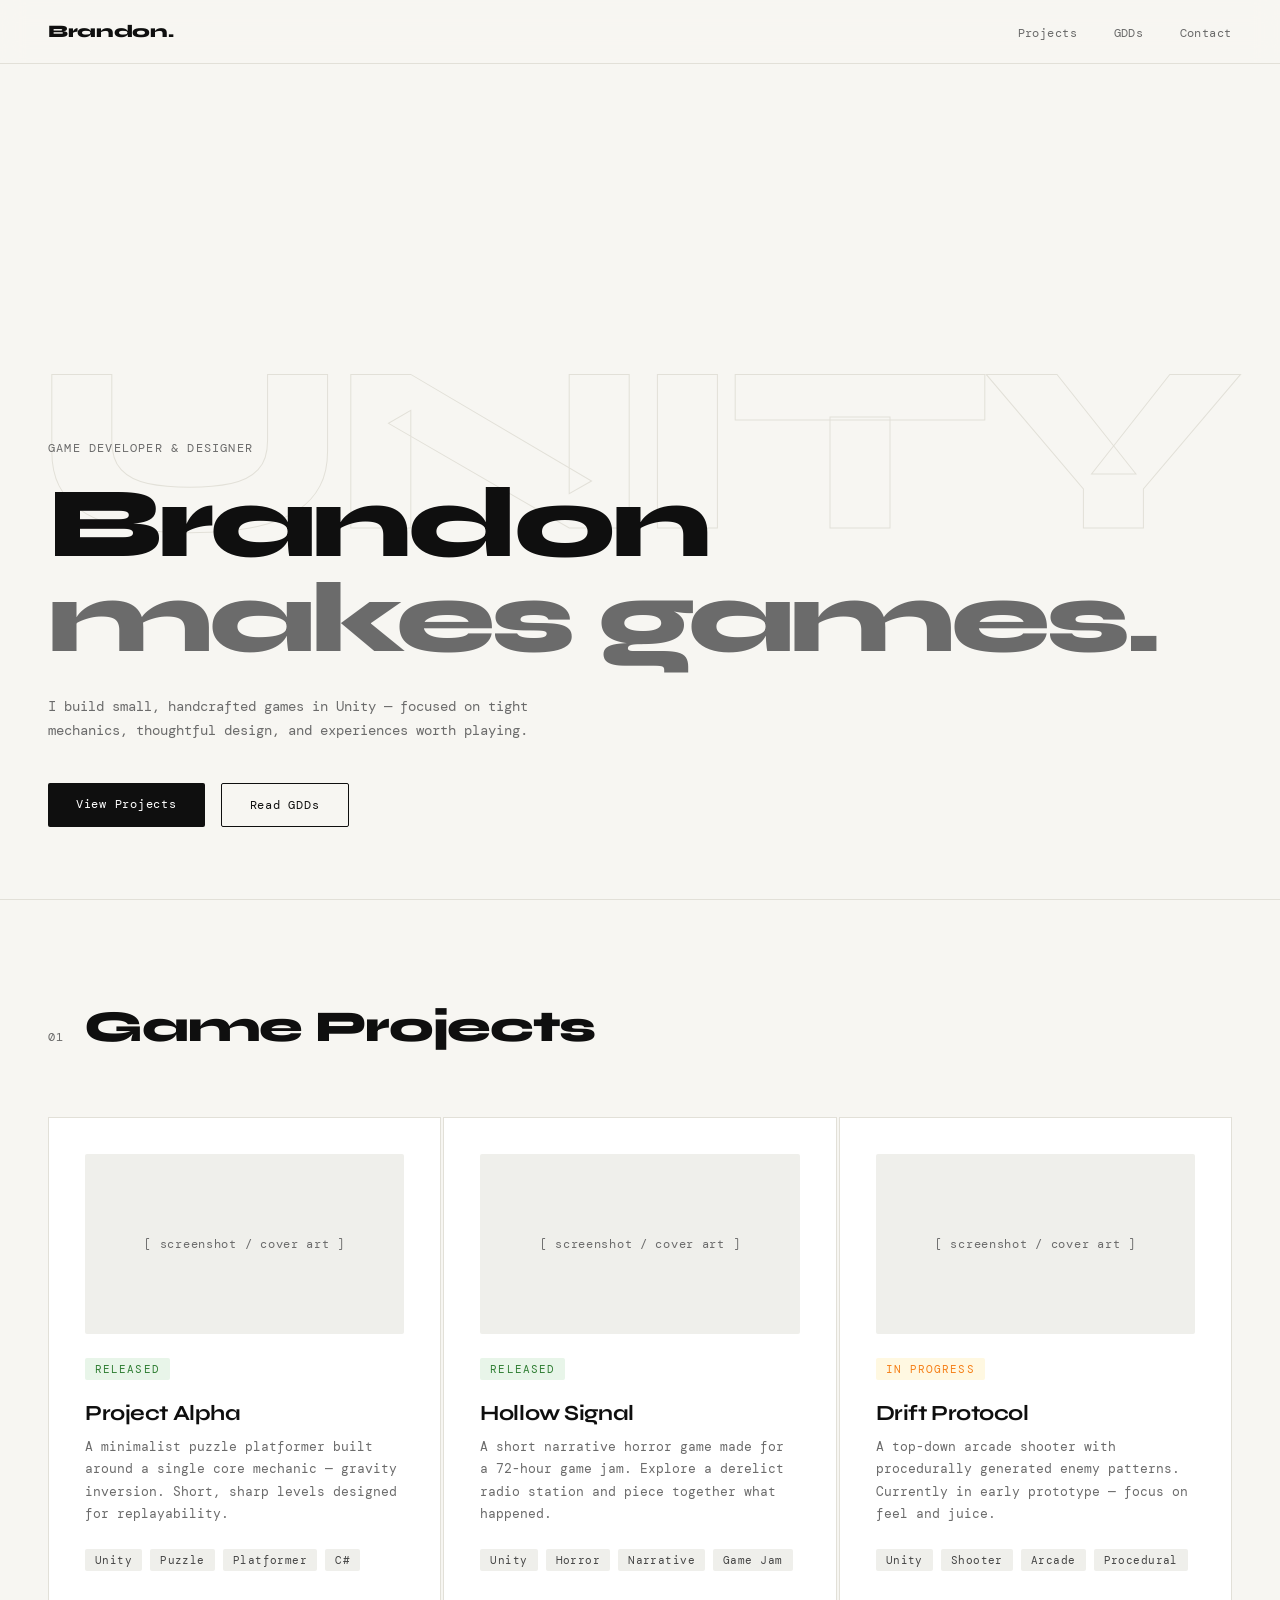
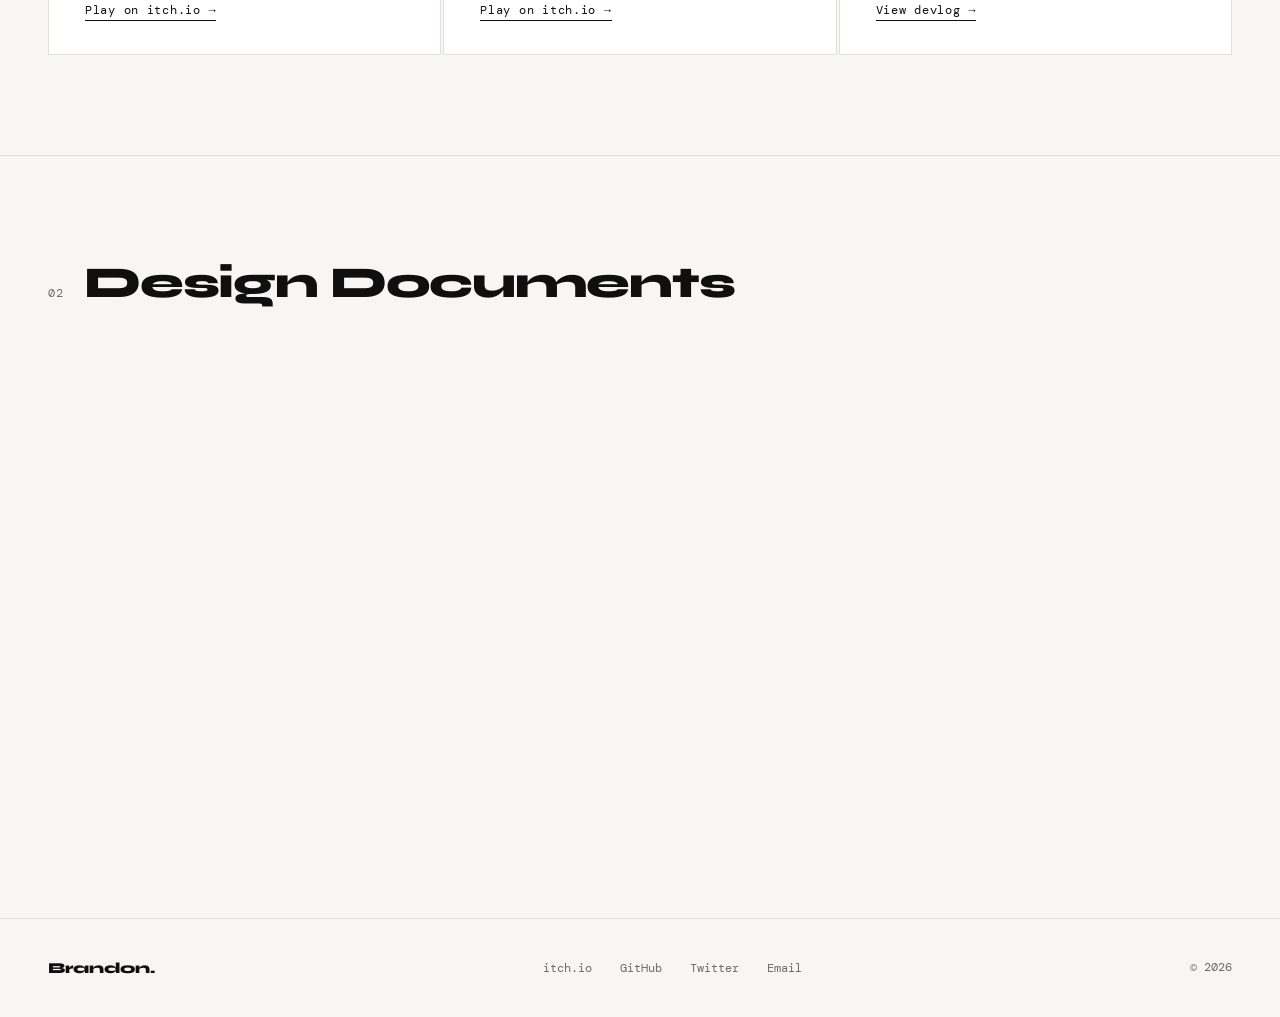
==== index.html @ 302ce41a "Add initial HTML structure for portfolio site" ====
<!DOCTYPE html>
<html lang="en">
<head>
  <meta charset="UTF-8" />
  <meta name="viewport" content="width=device-width, initial-scale=1.0"/>
  <title>Brandon — Game Developer</title>
  <link href="https://fonts.googleapis.com/css2?family=DM+Mono:wght@300;400;500&family=Syne:wght@400;600;700;800&display=swap" rel="stylesheet"/>
  <style>
    *, *::before, *::after { box-sizing: border-box; margin: 0; padding: 0; }

    :root {
      --bg: #f7f6f2;
      --surface: #ffffff;
      --ink: #0f0f0f;
      --ink-muted: #6b6b6b;
      --accent: #1a1a1a;
      --line: #e2e0d8;
      --tag-bg: #efefeb;
      --tag-ink: #444;
      --unity: #0f0f0f;
      --mono: 'DM Mono', monospace;
      --sans: 'Syne', sans-serif;
    }

    html { scroll-behavior: smooth; }

    body {
      background: var(--bg);
      color: var(--ink);
      font-family: var(--sans);
      -webkit-font-smoothing: antialiased;
    }

    /* ── NAV ── */
    nav {
      position: fixed; top: 0; left: 0; right: 0;
      z-index: 100;
      display: flex; align-items: center; justify-content: space-between;
      padding: 0 48px;
      height: 64px;
      background: rgba(247,246,242,0.88);
      backdrop-filter: blur(12px);
      border-bottom: 1px solid var(--line);
    }
    .nav-logo {
      font-family: var(--sans);
      font-weight: 800;
      font-size: 1.1rem;
      letter-spacing: -0.02em;
      color: var(--ink);
      text-decoration: none;
    }
    .nav-links {
      display: flex; gap: 36px; list-style: none;
    }
    .nav-links a {
      font-family: var(--mono);
      font-size: 0.78rem;
      color: var(--ink-muted);
      text-decoration: none;
      letter-spacing: 0.04em;
      transition: color 0.2s;
    }
    .nav-links a:hover { color: var(--ink); }

    /* ── HERO ── */
    .hero {
      min-height: 100vh;
      display: flex; flex-direction: column; justify-content: flex-end;
      padding: 0 48px 72px;
      border-bottom: 1px solid var(--line);
      position: relative;
      overflow: hidden;
    }
    .hero-bg-label {
      position: absolute;
      top: 50%; right: 48px;
      transform: translateY(-50%);
      font-family: var(--sans);
      font-size: clamp(120px, 20vw, 240px);
      font-weight: 800;
      color: transparent;
      -webkit-text-stroke: 1px var(--line);
      letter-spacing: -0.04em;
      user-select: none;
      pointer-events: none;
      line-height: 1;
    }
    .hero-eyebrow {
      font-family: var(--mono);
      font-size: 0.75rem;
      color: var(--ink-muted);
      letter-spacing: 0.1em;
      text-transform: uppercase;
      margin-bottom: 20px;
      opacity: 0;
      animation: fadeUp 0.7s 0.1s ease forwards;
    }
    .hero-name {
      font-size: clamp(52px, 8vw, 100px);
      font-weight: 800;
      line-height: 0.95;
      letter-spacing: -0.04em;
      margin-bottom: 28px;
      opacity: 0;
      animation: fadeUp 0.7s 0.2s ease forwards;
    }
    .hero-name span { color: var(--ink-muted); }
    .hero-desc {
      max-width: 480px;
      font-family: var(--mono);
      font-size: 0.88rem;
      line-height: 1.75;
      color: var(--ink-muted);
      opacity: 0;
      animation: fadeUp 0.7s 0.35s ease forwards;
    }
    .hero-ctas {
      display: flex; gap: 16px; margin-top: 40px;
      opacity: 0;
      animation: fadeUp 0.7s 0.45s ease forwards;
    }
    .btn {
      font-family: var(--mono);
      font-size: 0.78rem;
      letter-spacing: 0.06em;
      text-decoration: none;
      padding: 13px 28px;
      border-radius: 2px;
      transition: all 0.2s;
      display: inline-block;
    }
    .btn-dark {
      background: var(--ink);
      color: #fff;
    }
    .btn-dark:hover { background: #333; }
    .btn-outline {
      border: 1px solid var(--ink);
      color: var(--ink);
      background: transparent;
    }
    .btn-outline:hover { background: var(--ink); color: #fff; }

    /* ── SECTION LAYOUT ── */
    section {
      padding: 100px 48px;
      border-bottom: 1px solid var(--line);
    }
    .section-header {
      display: flex; align-items: baseline; gap: 20px;
      margin-bottom: 64px;
    }
    .section-number {
      font-family: var(--mono);
      font-size: 0.72rem;
      color: var(--ink-muted);
      letter-spacing: 0.1em;
    }
    .section-title {
      font-size: clamp(28px, 4vw, 44px);
      font-weight: 800;
      letter-spacing: -0.03em;
    }

    /* ── PROJECTS GRID ── */
    .projects-grid {
      display: grid;
      grid-template-columns: repeat(auto-fill, minmax(340px, 1fr));
      gap: 2px;
    }
    .project-card {
      background: var(--surface);
      border: 1px solid var(--line);
      padding: 36px;
      position: relative;
      transition: transform 0.2s, box-shadow 0.2s;
      cursor: default;
    }
    .project-card:hover {
      transform: translateY(-4px);
      box-shadow: 0 16px 48px rgba(0,0,0,0.07);
      z-index: 1;
    }
    .project-status {
      font-family: var(--mono);
      font-size: 0.68rem;
      letter-spacing: 0.1em;
      text-transform: uppercase;
      padding: 4px 10px;
      border-radius: 2px;
      display: inline-block;
      margin-bottom: 20px;
    }
    .status-released { background: #e8f5e9; color: #2e7d32; }
    .status-wip      { background: #fff8e1; color: #f57f17; }
    .status-concept  { background: #e8eaf6; color: #3949ab; }

    .project-title {
      font-size: 1.35rem;
      font-weight: 700;
      letter-spacing: -0.02em;
      margin-bottom: 10px;
    }
    .project-desc {
      font-family: var(--mono);
      font-size: 0.82rem;
      line-height: 1.7;
      color: var(--ink-muted);
      margin-bottom: 24px;
    }
    .project-tags {
      display: flex; flex-wrap: wrap; gap: 8px;
      margin-bottom: 28px;
    }
    .tag {
      font-family: var(--mono);
      font-size: 0.68rem;
      background: var(--tag-bg);
      color: var(--tag-ink);
      padding: 4px 10px;
      border-radius: 2px;
      letter-spacing: 0.04em;
    }
    .project-link {
      font-family: var(--mono);
      font-size: 0.75rem;
      letter-spacing: 0.06em;
      color: var(--ink);
      text-decoration: none;
      border-bottom: 1px solid var(--ink);
      padding-bottom: 2px;
      transition: opacity 0.2s;
    }
    .project-link:hover { opacity: 0.5; }
    .project-thumb {
      width: 100%;
      height: 180px;
      border-radius: 2px;
      margin-bottom: 24px;
      background: var(--tag-bg);
      display: flex; align-items: center; justify-content: center;
      overflow: hidden;
    }
    .project-thumb-inner {
      width: 100%; height: 100%;
      display: flex; align-items: center; justify-content: center;
      font-family: var(--mono);
      font-size: 0.75rem;
      color: var(--ink-muted);
      letter-spacing: 0.06em;
    }

    /* ── GDD TABLE ── */
    .gdd-list {
      display: flex; flex-direction: column; gap: 0;
      border: 1px solid var(--line);
    }
    .gdd-row {
      display: grid;
      grid-template-columns: 2fr 1fr 1fr 140px;
      align-items: center;
      padding: 22px 32px;
      border-bottom: 1px solid var(--line);
      background: var(--surface);
      transition: background 0.15s;
      gap: 16px;
    }
    .gdd-row:last-child { border-bottom: none; }
    .gdd-row:hover { background: var(--tag-bg); }
    .gdd-row.header {
      background: var(--ink);
      color: #fff;
      font-family: var(--mono);
      font-size: 0.7rem;
      letter-spacing: 0.1em;
      text-transform: uppercase;
    }
    .gdd-row.header:hover { background: var(--ink); }
    .gdd-doc-title {
      font-weight: 700;
      font-size: 0.95rem;
      letter-spacing: -0.01em;
    }
    .gdd-game {
      font-family: var(--mono);
      font-size: 0.78rem;
      color: var(--ink-muted);
    }
    .gdd-date {
      font-family: var(--mono);
      font-size: 0.78rem;
      color: var(--ink-muted);
    }
    .gdd-dl {
      font-family: var(--mono);
      font-size: 0.73rem;
      color: var(--ink);
      text-decoration: none;
      letter-spacing: 0.05em;
      border: 1px solid var(--line);
      padding: 7px 14px;
      border-radius: 2px;
      text-align: center;
      display: inline-block;
      transition: all 0.2s;
    }
    .gdd-dl:hover { background: var(--ink); color: #fff; border-color: var(--ink); }

    /* ── FOOTER ── */
    footer {
      padding: 40px 48px;
      display: flex; justify-content: space-between; align-items: center;
    }
    .footer-name {
      font-weight: 800;
      font-size: 0.95rem;
      letter-spacing: -0.02em;
    }
    .footer-links {
      display: flex; gap: 28px;
    }
    .footer-links a {
      font-family: var(--mono);
      font-size: 0.75rem;
      color: var(--ink-muted);
      text-decoration: none;
      transition: color 0.2s;
    }
    .footer-links a:hover { color: var(--ink); }
    .footer-copy {
      font-family: var(--mono);
      font-size: 0.72rem;
      color: var(--ink-muted);
    }

    /* ── ANIMATIONS ── */
    @keyframes fadeUp {
      from { opacity: 0; transform: translateY(24px); }
      to   { opacity: 1; transform: translateY(0); }
    }
    .reveal {
      opacity: 0;
      transform: translateY(20px);
      transition: opacity 0.6s ease, transform 0.6s ease;
    }
    .reveal.visible {
      opacity: 1;
      transform: none;
    }

    /* ── RESPONSIVE ── */
    @media (max-width: 768px) {
      nav { padding: 0 24px; }
      .nav-links { gap: 20px; }
      .hero, section { padding-left: 24px; padding-right: 24px; }
      .hero { padding-bottom: 48px; }
      .hero-bg-label { display: none; }
      .projects-grid { grid-template-columns: 1fr; }
      .gdd-row { grid-template-columns: 1fr 1fr; gap: 8px; }
      .gdd-row .gdd-date { display: none; }
      footer { flex-direction: column; gap: 20px; text-align: center; }
      .footer-links { justify-content: center; }
    }
  </style>
</head>
<body>

  <!-- NAV -->
  <nav>
    <a href="#" class="nav-logo">Brandon.</a>
    <ul class="nav-links">
      <li><a href="#projects">Projects</a></li>
      <li><a href="#gdds">GDDs</a></li>
      <li><a href="mailto:brandon@email.com">Contact</a></li>
    </ul>
  </nav>

  <!-- HERO -->
  <section class="hero" id="home">
    <div class="hero-bg-label">UNITY</div>
    <p class="hero-eyebrow">Game Developer &amp; Designer</p>
    <h1 class="hero-name">Brandon<br/><span>makes games.</span></h1>
    <p class="hero-desc">
      I build small, handcrafted games in Unity — focused on tight mechanics,
      thoughtful design, and experiences worth playing.
    </p>
    <div class="hero-ctas">
      <a href="#projects" class="btn btn-dark">View Projects</a>
      <a href="#gdds" class="btn btn-outline">Read GDDs</a>
    </div>
  </section>

  <!-- PROJECTS -->
  <section id="projects">
    <div class="section-header reveal">
      <span class="section-number">01</span>
      <h2 class="section-title">Game Projects</h2>
    </div>
    <div class="projects-grid">

      <div class="project-card reveal">
        <div class="project-thumb">
          <div class="project-thumb-inner">[ screenshot / cover art ]</div>
        </div>
        <span class="project-status status-released">Released</span>
        <h3 class="project-title">Project Alpha</h3>
        <p class="project-desc">
          A minimalist puzzle platformer built around a single core mechanic —
          gravity inversion. Short, sharp levels designed for replayability.
        </p>
        <div class="project-tags">
          <span class="tag">Unity</span>
          <span class="tag">Puzzle</span>
          <span class="tag">Platformer</span>
          <span class="tag">C#</span>
        </div>
        <a href="#" class="project-link">Play on itch.io →</a>
      </div>

      <div class="project-card reveal">
        <div class="project-thumb">
          <div class="project-thumb-inner">[ screenshot / cover art ]</div>
        </div>
        <span class="project-status status-released">Released</span>
        <h3 class="project-title">Hollow Signal</h3>
        <p class="project-desc">
          A short narrative horror game made for a 72-hour game jam. Explore
          a derelict radio station and piece together what happened.
        </p>
        <div class="project-tags">
          <span class="tag">Unity</span>
          <span class="tag">Horror</span>
          <span class="tag">Narrative</span>
          <span class="tag">Game Jam</span>
        </div>
        <a href="#" class="project-link">Play on itch.io →</a>
      </div>

      <div class="project-card reveal">
        <div class="project-thumb">
          <div class="project-thumb-inner">[ screenshot / cover art ]</div>
        </div>
        <span class="project-status status-wip">In Progress</span>
        <h3 class="project-title">Drift Protocol</h3>
        <p class="project-desc">
          A top-down arcade shooter with procedurally generated enemy patterns.
          Currently in early prototype — focus on feel and juice.
        </p>
        <div class="project-tags">
          <span class="tag">Unity</span>
          <span class="tag">Shooter</span>
          <span class="tag">Arcade</span>
          <span class="tag">Procedural</span>
        </div>
        <a href="#" class="project-link">View devlog →</a>
      </div>

    </div>
  </section>

  <!-- GDDs -->
  <section id="gdds">
    <div class="section-header reveal">
      <span class="section-number">02</span>
      <h2 class="section-title">Design Documents</h2>
    </div>
    <p class="project-desc reveal" style="max-width:560px; margin-bottom: 40px; margin-top: -32px;">
      Game Design Documents outlining mechanics, systems, and design intent
      for each project. Written before and during development.
    </p>

    <div class="gdd-list reveal">
      <div class="gdd-row header">
        <span>Document</span>
        <span>Project</span>
        <span>Last Updated</span>
        <span></span>
      </div>

      <div class="gdd-row">
        <div>
          <div class="gdd-doc-title">Core Mechanics GDD</div>
          <div class="gdd-game" style="margin-top:4px; font-size:0.73rem;">Gravity inversion, level structure, win/fail states</div>
        </div>
        <span class="gdd-game">Project Alpha</span>
        <span class="gdd-date">Jan 2025</span>
        <a href="#" class="gdd-dl">View PDF</a>
      </div>

      <div class="gdd-row">
        <div>
          <div class="gdd-doc-title">Narrative &amp; Atmosphere Doc</div>
          <div class="gdd-game" style="margin-top:4px; font-size:0.73rem;">Story structure, environmental storytelling, audio direction</div>
        </div>
        <span class="gdd-game">Hollow Signal</span>
        <span class="gdd-date">Mar 2025</span>
        <a href="#" class="gdd-dl">View PDF</a>
      </div>

      <div class="gdd-row">
        <div>
          <div class="gdd-doc-title">Prototype Scope Doc</div>
          <div class="gdd-game" style="margin-top:4px; font-size:0.73rem;">MVP feature list, enemy AI spec, juice checklist</div>
        </div>
        <span class="gdd-game">Drift Protocol</span>
        <span class="gdd-date">Feb 2026</span>
        <a href="#" class="gdd-dl">View PDF</a>
      </div>

      <div class="gdd-row">
        <div>
          <div class="gdd-doc-title">Systems Design Overview</div>
          <div class="gdd-game" style="margin-top:4px; font-size:0.73rem;">Progression, difficulty scaling, economy loops</div>
        </div>
        <span class="gdd-game">Drift Protocol</span>
        <span class="gdd-date">Mar 2026</span>
        <a href="#" class="gdd-dl">View PDF</a>
      </div>
    </div>
  </section>

  <!-- FOOTER -->
  <footer>
    <span class="footer-name">Brandon.</span>
    <div class="footer-links">
      <a href="https://itch.io" target="_blank">itch.io</a>
      <a href="https://github.com" target="_blank">GitHub</a>
      <a href="https://twitter.com" target="_blank">Twitter</a>
      <a href="mailto:brandon@email.com">Email</a>
    </div>
    <span class="footer-copy">© 2026</span>
  </footer>

  <script>
    // Scroll reveal
    const reveals = document.querySelectorAll('.reveal');
    const observer = new IntersectionObserver((entries) => {
      entries.forEach((entry, i) => {
        if (entry.isIntersecting) {
          setTimeout(() => entry.target.classList.add('visible'), i * 80);
        }
      });
    }, { threshold: 0.1 });
    reveals.forEach(el => observer.observe(el));
  </script>

</body>
</html>
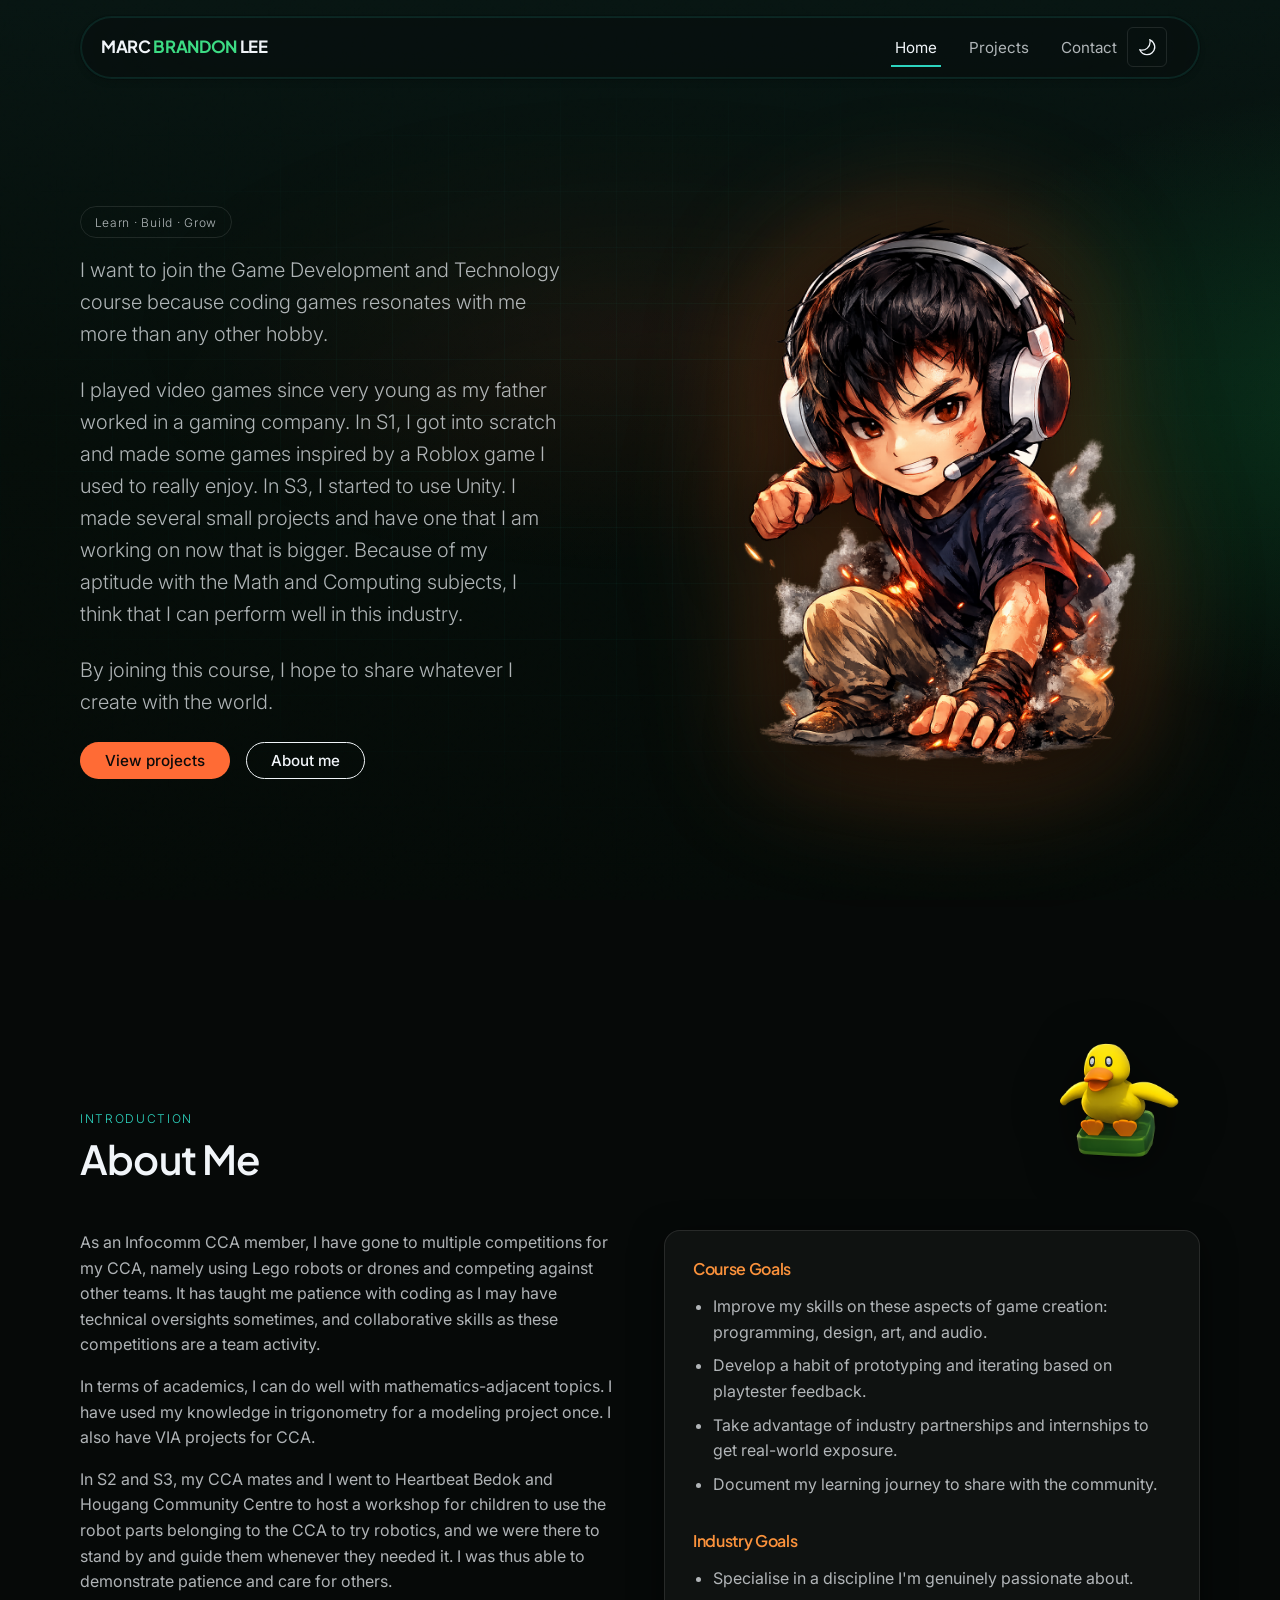
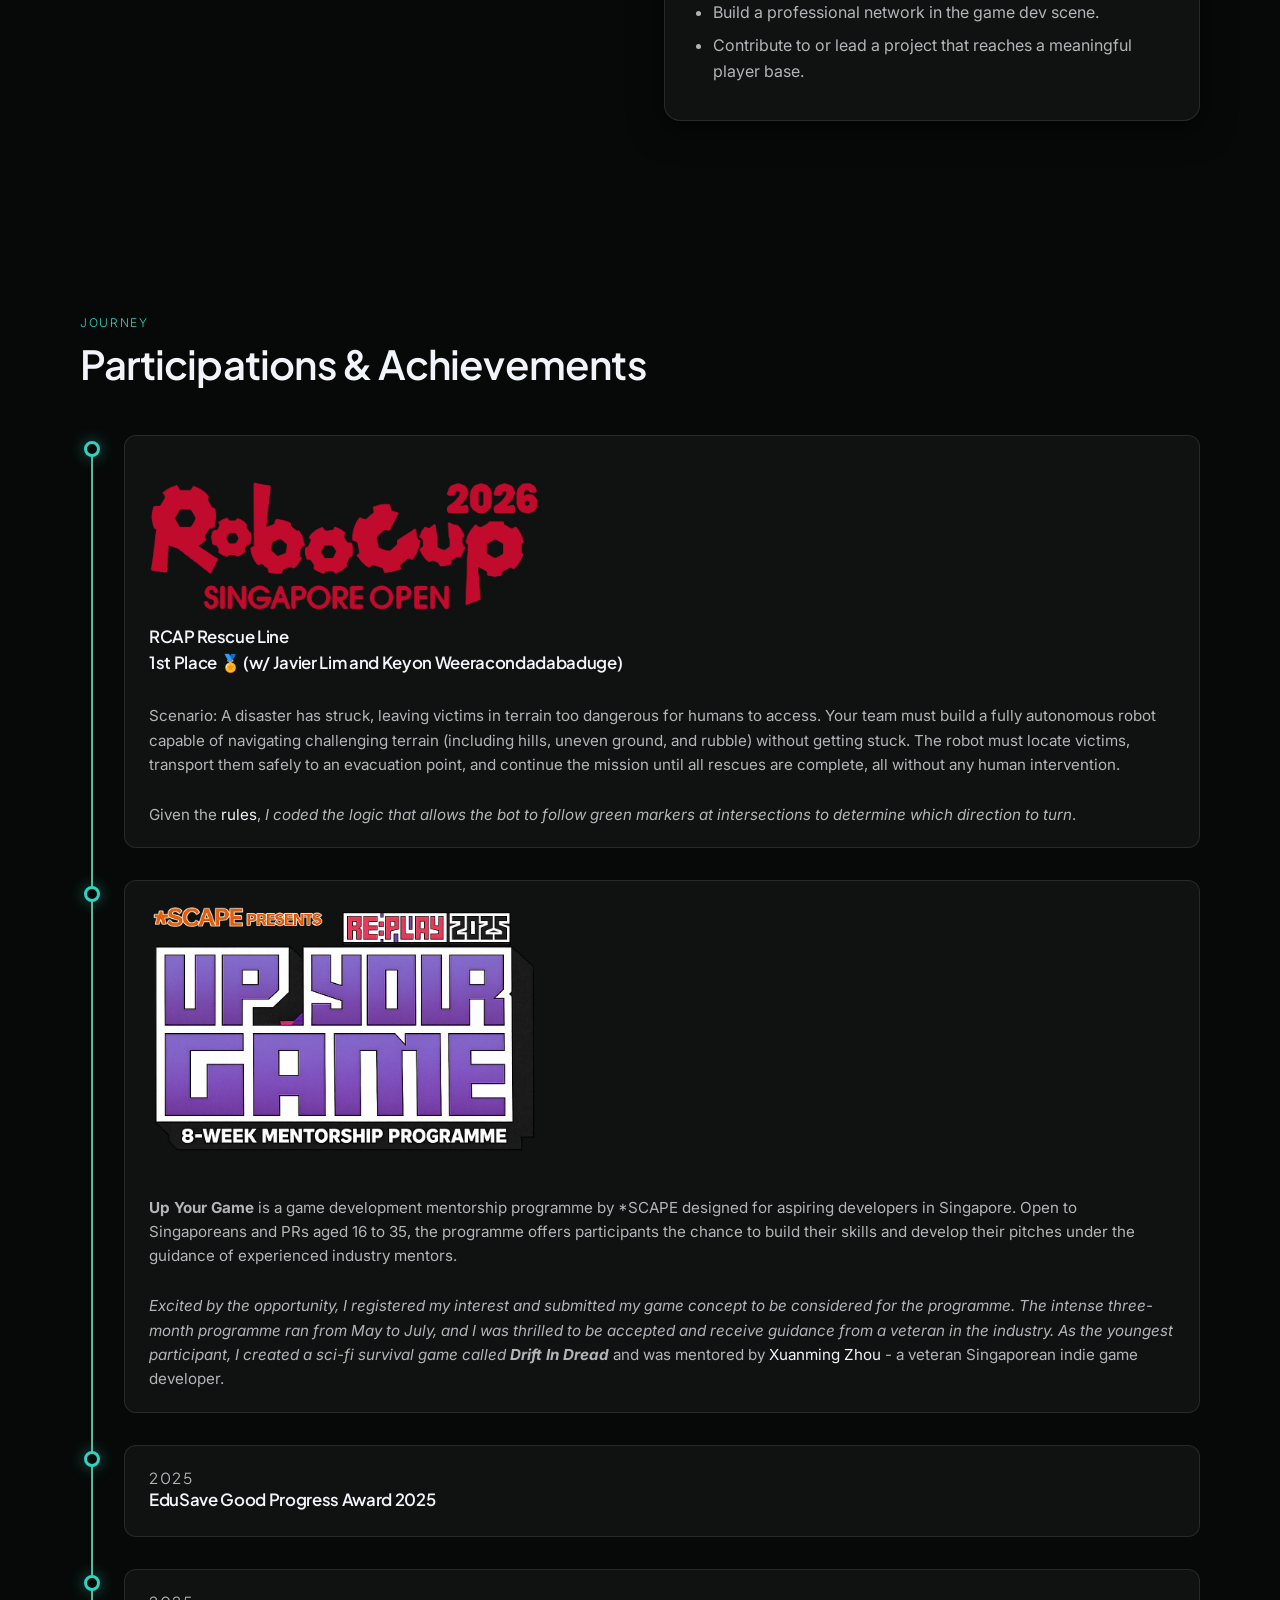
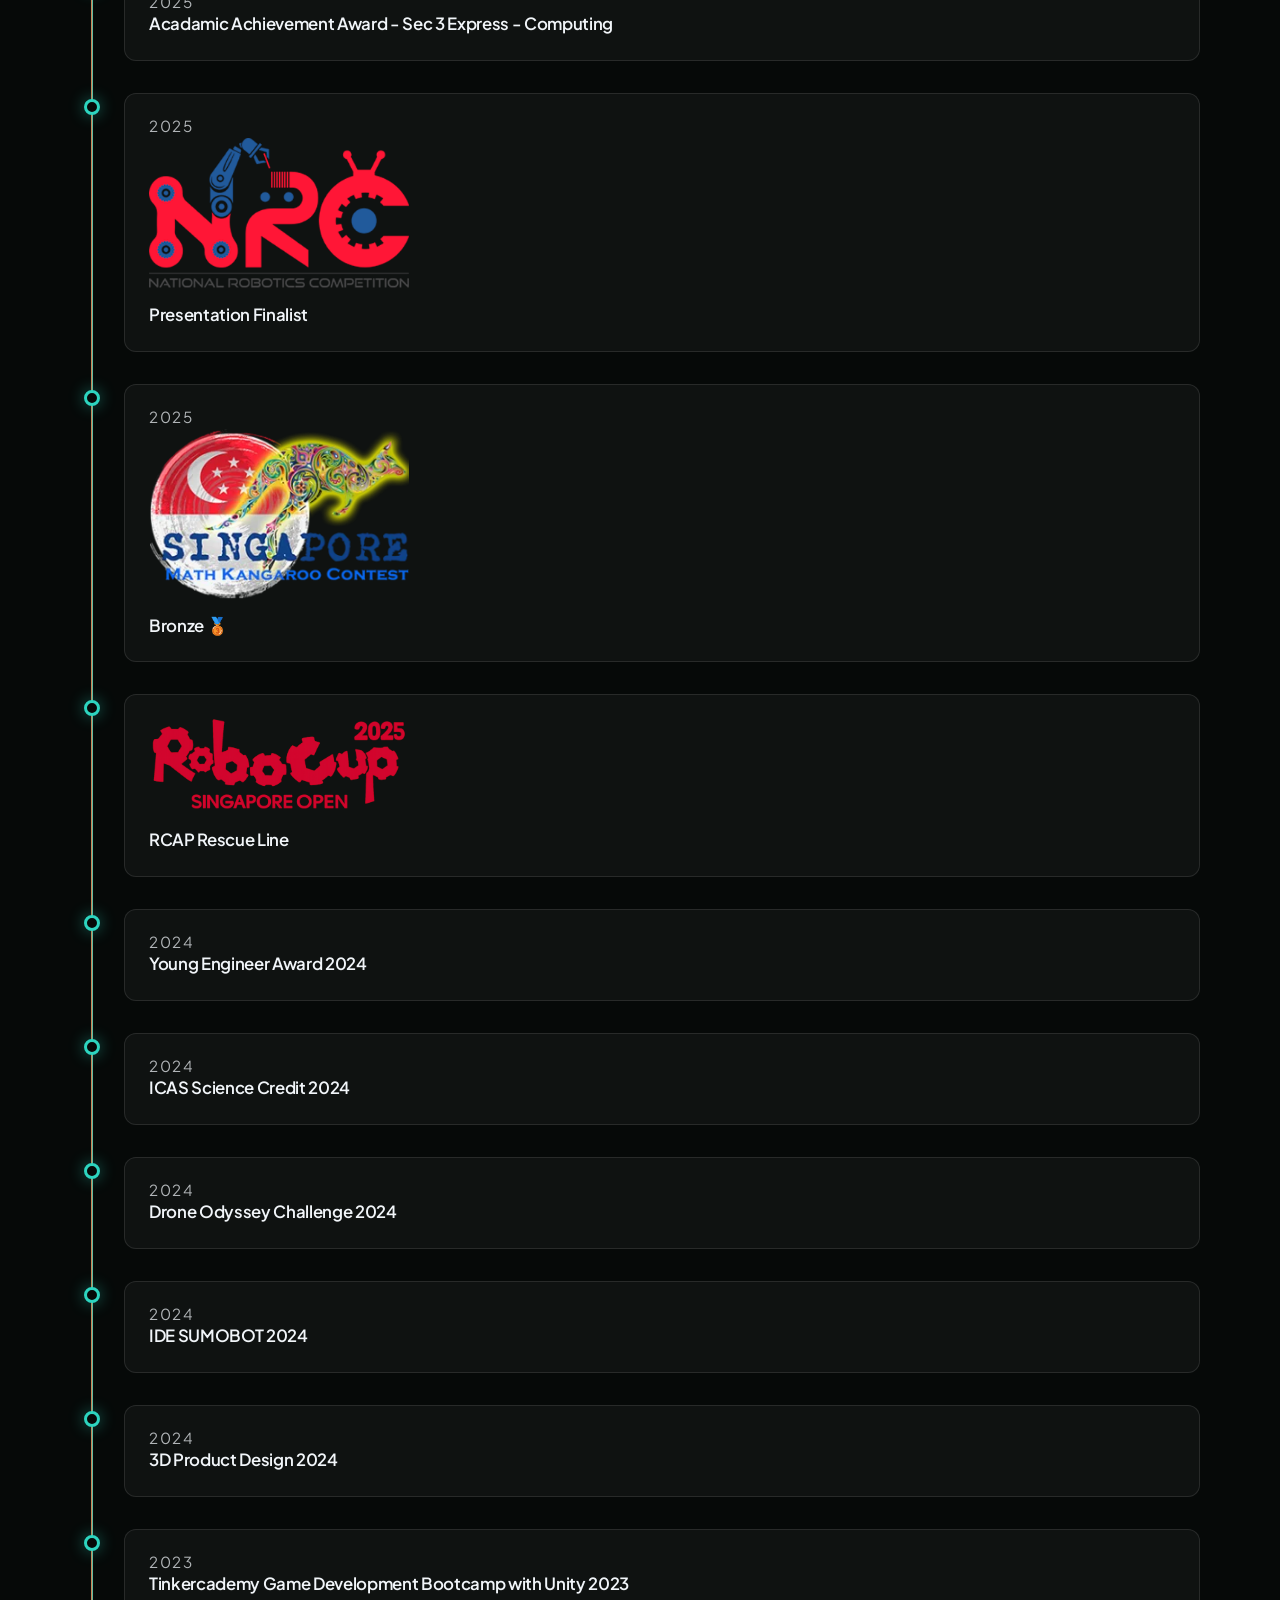
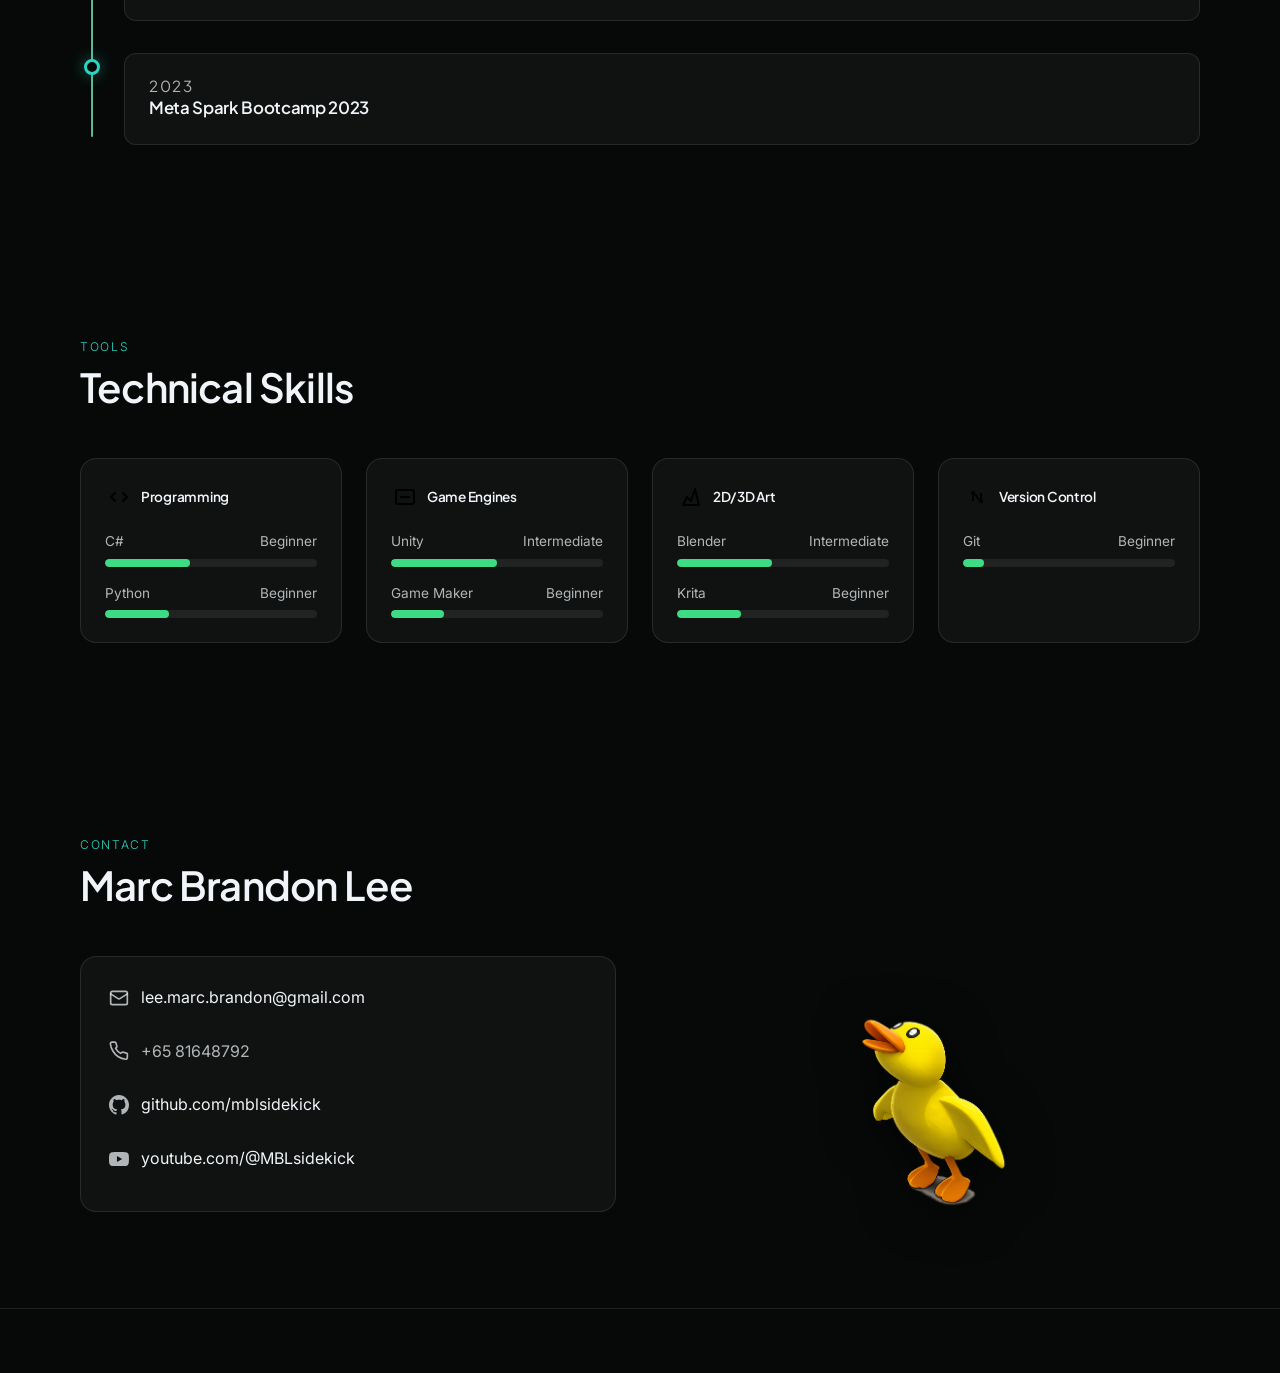
==== commit 77a5d2f5: "Updated the portfolio design and added the first project - Drift in Dread" ====
--- a/index.html
+++ b/index.html
@@ -1,549 +1,430 @@
 <!DOCTYPE html>
-<html lang="en">
-<head>
-  <meta charset="UTF-8" />
-  <meta name="viewport" content="width=device-width, initial-scale=1.0"/>
-  <title>Brandon — Game Developer</title>
-  <link href="https://fonts.googleapis.com/css2?family=DM+Mono:wght@300;400;500&family=Syne:wght@400;600;700;800&display=swap" rel="stylesheet"/>
-  <style>
-    *, *::before, *::after { box-sizing: border-box; margin: 0; padding: 0; }
-
-    :root {
-      --bg: #f7f6f2;
-      --surface: #ffffff;
-      --ink: #0f0f0f;
-      --ink-muted: #6b6b6b;
-      --accent: #1a1a1a;
-      --line: #e2e0d8;
-      --tag-bg: #efefeb;
-      --tag-ink: #444;
-      --unity: #0f0f0f;
-      --mono: 'DM Mono', monospace;
-      --sans: 'Syne', sans-serif;
-    }
-
-    html { scroll-behavior: smooth; }
-
-    body {
-      background: var(--bg);
-      color: var(--ink);
-      font-family: var(--sans);
-      -webkit-font-smoothing: antialiased;
-    }
-
-    /* ── NAV ── */
-    nav {
-      position: fixed; top: 0; left: 0; right: 0;
-      z-index: 100;
-      display: flex; align-items: center; justify-content: space-between;
-      padding: 0 48px;
-      height: 64px;
-      background: rgba(247,246,242,0.88);
-      backdrop-filter: blur(12px);
-      border-bottom: 1px solid var(--line);
-    }
-    .nav-logo {
-      font-family: var(--sans);
-      font-weight: 800;
-      font-size: 1.1rem;
-      letter-spacing: -0.02em;
-      color: var(--ink);
-      text-decoration: none;
-    }
-    .nav-links {
-      display: flex; gap: 36px; list-style: none;
-    }
-    .nav-links a {
-      font-family: var(--mono);
-      font-size: 0.78rem;
-      color: var(--ink-muted);
-      text-decoration: none;
-      letter-spacing: 0.04em;
-      transition: color 0.2s;
-    }
-    .nav-links a:hover { color: var(--ink); }
-
-    /* ── HERO ── */
-    .hero {
-      min-height: 100vh;
-      display: flex; flex-direction: column; justify-content: flex-end;
-      padding: 0 48px 72px;
-      border-bottom: 1px solid var(--line);
-      position: relative;
-      overflow: hidden;
-    }
-    .hero-bg-label {
-      position: absolute;
-      top: 50%; right: 48px;
-      transform: translateY(-50%);
-      font-family: var(--sans);
-      font-size: clamp(120px, 20vw, 240px);
-      font-weight: 800;
-      color: transparent;
-      -webkit-text-stroke: 1px var(--line);
-      letter-spacing: -0.04em;
-      user-select: none;
-      pointer-events: none;
-      line-height: 1;
-    }
-    .hero-eyebrow {
-      font-family: var(--mono);
-      font-size: 0.75rem;
-      color: var(--ink-muted);
-      letter-spacing: 0.1em;
-      text-transform: uppercase;
-      margin-bottom: 20px;
-      opacity: 0;
-      animation: fadeUp 0.7s 0.1s ease forwards;
-    }
-    .hero-name {
-      font-size: clamp(52px, 8vw, 100px);
-      font-weight: 800;
-      line-height: 0.95;
-      letter-spacing: -0.04em;
-      margin-bottom: 28px;
-      opacity: 0;
-      animation: fadeUp 0.7s 0.2s ease forwards;
-    }
-    .hero-name span { color: var(--ink-muted); }
-    .hero-desc {
-      max-width: 480px;
-      font-family: var(--mono);
-      font-size: 0.88rem;
-      line-height: 1.75;
-      color: var(--ink-muted);
-      opacity: 0;
-      animation: fadeUp 0.7s 0.35s ease forwards;
-    }
-    .hero-ctas {
-      display: flex; gap: 16px; margin-top: 40px;
-      opacity: 0;
-      animation: fadeUp 0.7s 0.45s ease forwards;
-    }
-    .btn {
-      font-family: var(--mono);
-      font-size: 0.78rem;
-      letter-spacing: 0.06em;
-      text-decoration: none;
-      padding: 13px 28px;
-      border-radius: 2px;
-      transition: all 0.2s;
-      display: inline-block;
-    }
-    .btn-dark {
-      background: var(--ink);
-      color: #fff;
-    }
-    .btn-dark:hover { background: #333; }
-    .btn-outline {
-      border: 1px solid var(--ink);
-      color: var(--ink);
-      background: transparent;
-    }
-    .btn-outline:hover { background: var(--ink); color: #fff; }
-
-    /* ── SECTION LAYOUT ── */
-    section {
-      padding: 100px 48px;
-      border-bottom: 1px solid var(--line);
-    }
-    .section-header {
-      display: flex; align-items: baseline; gap: 20px;
-      margin-bottom: 64px;
-    }
-    .section-number {
-      font-family: var(--mono);
-      font-size: 0.72rem;
-      color: var(--ink-muted);
-      letter-spacing: 0.1em;
-    }
-    .section-title {
-      font-size: clamp(28px, 4vw, 44px);
-      font-weight: 800;
-      letter-spacing: -0.03em;
-    }
-
-    /* ── PROJECTS GRID ── */
-    .projects-grid {
-      display: grid;
-      grid-template-columns: repeat(auto-fill, minmax(340px, 1fr));
-      gap: 2px;
-    }
-    .project-card {
-      background: var(--surface);
-      border: 1px solid var(--line);
-      padding: 36px;
-      position: relative;
-      transition: transform 0.2s, box-shadow 0.2s;
-      cursor: default;
-    }
-    .project-card:hover {
-      transform: translateY(-4px);
-      box-shadow: 0 16px 48px rgba(0,0,0,0.07);
-      z-index: 1;
-    }
-    .project-status {
-      font-family: var(--mono);
-      font-size: 0.68rem;
-      letter-spacing: 0.1em;
-      text-transform: uppercase;
-      padding: 4px 10px;
-      border-radius: 2px;
-      display: inline-block;
-      margin-bottom: 20px;
-    }
-    .status-released { background: #e8f5e9; color: #2e7d32; }
-    .status-wip      { background: #fff8e1; color: #f57f17; }
-    .status-concept  { background: #e8eaf6; color: #3949ab; }
-
-    .project-title {
-      font-size: 1.35rem;
-      font-weight: 700;
-      letter-spacing: -0.02em;
-      margin-bottom: 10px;
-    }
-    .project-desc {
-      font-family: var(--mono);
-      font-size: 0.82rem;
-      line-height: 1.7;
-      color: var(--ink-muted);
-      margin-bottom: 24px;
-    }
-    .project-tags {
-      display: flex; flex-wrap: wrap; gap: 8px;
-      margin-bottom: 28px;
-    }
-    .tag {
-      font-family: var(--mono);
-      font-size: 0.68rem;
-      background: var(--tag-bg);
-      color: var(--tag-ink);
-      padding: 4px 10px;
-      border-radius: 2px;
-      letter-spacing: 0.04em;
-    }
-    .project-link {
-      font-family: var(--mono);
-      font-size: 0.75rem;
-      letter-spacing: 0.06em;
-      color: var(--ink);
-      text-decoration: none;
-      border-bottom: 1px solid var(--ink);
-      padding-bottom: 2px;
-      transition: opacity 0.2s;
-    }
-    .project-link:hover { opacity: 0.5; }
-    .project-thumb {
-      width: 100%;
-      height: 180px;
-      border-radius: 2px;
-      margin-bottom: 24px;
-      background: var(--tag-bg);
-      display: flex; align-items: center; justify-content: center;
-      overflow: hidden;
-    }
-    .project-thumb-inner {
-      width: 100%; height: 100%;
-      display: flex; align-items: center; justify-content: center;
-      font-family: var(--mono);
-      font-size: 0.75rem;
-      color: var(--ink-muted);
-      letter-spacing: 0.06em;
-    }
-
-    /* ── GDD TABLE ── */
-    .gdd-list {
-      display: flex; flex-direction: column; gap: 0;
-      border: 1px solid var(--line);
-    }
-    .gdd-row {
-      display: grid;
-      grid-template-columns: 2fr 1fr 1fr 140px;
-      align-items: center;
-      padding: 22px 32px;
-      border-bottom: 1px solid var(--line);
-      background: var(--surface);
-      transition: background 0.15s;
-      gap: 16px;
-    }
-    .gdd-row:last-child { border-bottom: none; }
-    .gdd-row:hover { background: var(--tag-bg); }
-    .gdd-row.header {
-      background: var(--ink);
-      color: #fff;
-      font-family: var(--mono);
-      font-size: 0.7rem;
-      letter-spacing: 0.1em;
-      text-transform: uppercase;
-    }
-    .gdd-row.header:hover { background: var(--ink); }
-    .gdd-doc-title {
-      font-weight: 700;
-      font-size: 0.95rem;
-      letter-spacing: -0.01em;
-    }
-    .gdd-game {
-      font-family: var(--mono);
-      font-size: 0.78rem;
-      color: var(--ink-muted);
-    }
-    .gdd-date {
-      font-family: var(--mono);
-      font-size: 0.78rem;
-      color: var(--ink-muted);
-    }
-    .gdd-dl {
-      font-family: var(--mono);
-      font-size: 0.73rem;
-      color: var(--ink);
-      text-decoration: none;
-      letter-spacing: 0.05em;
-      border: 1px solid var(--line);
-      padding: 7px 14px;
-      border-radius: 2px;
-      text-align: center;
-      display: inline-block;
-      transition: all 0.2s;
-    }
-    .gdd-dl:hover { background: var(--ink); color: #fff; border-color: var(--ink); }
-
-    /* ── FOOTER ── */
-    footer {
-      padding: 40px 48px;
-      display: flex; justify-content: space-between; align-items: center;
-    }
-    .footer-name {
-      font-weight: 800;
-      font-size: 0.95rem;
-      letter-spacing: -0.02em;
-    }
-    .footer-links {
-      display: flex; gap: 28px;
-    }
-    .footer-links a {
-      font-family: var(--mono);
-      font-size: 0.75rem;
-      color: var(--ink-muted);
-      text-decoration: none;
-      transition: color 0.2s;
-    }
-    .footer-links a:hover { color: var(--ink); }
-    .footer-copy {
-      font-family: var(--mono);
-      font-size: 0.72rem;
-      color: var(--ink-muted);
-    }
-
-    /* ── ANIMATIONS ── */
-    @keyframes fadeUp {
-      from { opacity: 0; transform: translateY(24px); }
-      to   { opacity: 1; transform: translateY(0); }
-    }
-    .reveal {
-      opacity: 0;
-      transform: translateY(20px);
-      transition: opacity 0.6s ease, transform 0.6s ease;
-    }
-    .reveal.visible {
-      opacity: 1;
-      transform: none;
-    }
-
-    /* ── RESPONSIVE ── */
-    @media (max-width: 768px) {
-      nav { padding: 0 24px; }
-      .nav-links { gap: 20px; }
-      .hero, section { padding-left: 24px; padding-right: 24px; }
-      .hero { padding-bottom: 48px; }
-      .hero-bg-label { display: none; }
-      .projects-grid { grid-template-columns: 1fr; }
-      .gdd-row { grid-template-columns: 1fr 1fr; gap: 8px; }
-      .gdd-row .gdd-date { display: none; }
-      footer { flex-direction: column; gap: 20px; text-align: center; }
-      .footer-links { justify-content: center; }
-    }
-  </style>
-</head>
-<body>
-
-  <!-- NAV -->
-  <nav>
-    <a href="#" class="nav-logo">Brandon.</a>
-    <ul class="nav-links">
-      <li><a href="#projects">Projects</a></li>
-      <li><a href="#gdds">GDDs</a></li>
-      <li><a href="mailto:brandon@email.com">Contact</a></li>
-    </ul>
-  </nav>
-
-  <!-- HERO -->
-  <section class="hero" id="home">
-    <div class="hero-bg-label">UNITY</div>
-    <p class="hero-eyebrow">Game Developer &amp; Designer</p>
-    <h1 class="hero-name">Brandon<br/><span>makes games.</span></h1>
-    <p class="hero-desc">
-      I build small, handcrafted games in Unity — focused on tight mechanics,
-      thoughtful design, and experiences worth playing.
-    </p>
-    <div class="hero-ctas">
-      <a href="#projects" class="btn btn-dark">View Projects</a>
-      <a href="#gdds" class="btn btn-outline">Read GDDs</a>
-    </div>
-  </section>
-
-  <!-- PROJECTS -->
-  <section id="projects">
-    <div class="section-header reveal">
-      <span class="section-number">01</span>
-      <h2 class="section-title">Game Projects</h2>
-    </div>
-    <div class="projects-grid">
-
-      <div class="project-card reveal">
-        <div class="project-thumb">
-          <div class="project-thumb-inner">[ screenshot / cover art ]</div>
+<html lang="en" class="dark">
+  <head>
+    <meta charset="UTF-8" />
+    <meta name="viewport" content="width=device-width, initial-scale=1.0" />
+    <meta
+      name="description"
+      content="Marc Brandon Lee — game development portfolio: Unity & Unreal projects, design documents, and contact."
+    />
+    <title>Marc Brandon Lee | Game Development Portfolio</title>
+    <script>
+      (function () {
+        try {
+          var t = localStorage.getItem("portfolioTheme");
+          if (!t) t = "dark";
+          document.documentElement.classList.remove("light", "dark");
+          document.documentElement.classList.add(t);
+        } catch (e) {
+          document.documentElement.classList.add("dark");
+        }
+      })();
+    </script>
+    <link rel="preconnect" href="https://fonts.googleapis.com" />
+    <link rel="preconnect" href="https://fonts.gstatic.com" crossorigin />
+    <link
+      href="https://fonts.googleapis.com/css2?family=Inter:wght@300;400;500;600;700&family=Plus+Jakarta+Sans:wght@400;500;600;700;800&display=swap"
+      rel="stylesheet"
+    />
+    <link rel="stylesheet" href="css/style.css" />
+    <link rel="stylesheet" href="css/responsive.css" />
+  </head>
+  <body>
+    <!-- Full-screen loader: hidden by animations.js after load -->
+    <div id="site-loader" class="site-loader" role="status" aria-live="polite" aria-busy="true">
+      <div class="loader-inner">
+        <div class="loader-logo">LOADING</div>
+        <div class="loader-bar" aria-hidden="true">
+          <div class="loader-bar-fill"></div>
         </div>
-        <span class="project-status status-released">Released</span>
-        <h3 class="project-title">Project Alpha</h3>
-        <p class="project-desc">
-          A minimalist puzzle platformer built around a single core mechanic —
-          gravity inversion. Short, sharp levels designed for replayability.
-        </p>
-        <div class="project-tags">
-          <span class="tag">Unity</span>
-          <span class="tag">Puzzle</span>
-          <span class="tag">Platformer</span>
-          <span class="tag">C#</span>
-        </div>
-        <a href="#" class="project-link">Play on itch.io →</a>
-      </div>
-
-      <div class="project-card reveal">
-        <div class="project-thumb">
-          <div class="project-thumb-inner">[ screenshot / cover art ]</div>
-        </div>
-        <span class="project-status status-released">Released</span>
-        <h3 class="project-title">Hollow Signal</h3>
-        <p class="project-desc">
-          A short narrative horror game made for a 72-hour game jam. Explore
-          a derelict radio station and piece together what happened.
-        </p>
-        <div class="project-tags">
-          <span class="tag">Unity</span>
-          <span class="tag">Horror</span>
-          <span class="tag">Narrative</span>
-          <span class="tag">Game Jam</span>
-        </div>
-        <a href="#" class="project-link">Play on itch.io →</a>
-      </div>
-
-      <div class="project-card reveal">
-        <div class="project-thumb">
-          <div class="project-thumb-inner">[ screenshot / cover art ]</div>
-        </div>
-        <span class="project-status status-wip">In Progress</span>
-        <h3 class="project-title">Drift Protocol</h3>
-        <p class="project-desc">
-          A top-down arcade shooter with procedurally generated enemy patterns.
-          Currently in early prototype — focus on feel and juice.
-        </p>
-        <div class="project-tags">
-          <span class="tag">Unity</span>
-          <span class="tag">Shooter</span>
-          <span class="tag">Arcade</span>
-          <span class="tag">Procedural</span>
-        </div>
-        <a href="#" class="project-link">View devlog →</a>
-      </div>
-
-    </div>
-  </section>
-
-  <!-- GDDs -->
-  <section id="gdds">
-    <div class="section-header reveal">
-      <span class="section-number">02</span>
-      <h2 class="section-title">Design Documents</h2>
-    </div>
-    <p class="project-desc reveal" style="max-width:560px; margin-bottom: 40px; margin-top: -32px;">
-      Game Design Documents outlining mechanics, systems, and design intent
-      for each project. Written before and during development.
-    </p>
-
-    <div class="gdd-list reveal">
-      <div class="gdd-row header">
-        <span>Document</span>
-        <span>Project</span>
-        <span>Last Updated</span>
-        <span></span>
-      </div>
-
-      <div class="gdd-row">
-        <div>
-          <div class="gdd-doc-title">Core Mechanics GDD</div>
-          <div class="gdd-game" style="margin-top:4px; font-size:0.73rem;">Gravity inversion, level structure, win/fail states</div>
-        </div>
-        <span class="gdd-game">Project Alpha</span>
-        <span class="gdd-date">Jan 2025</span>
-        <a href="#" class="gdd-dl">View PDF</a>
-      </div>
-
-      <div class="gdd-row">
-        <div>
-          <div class="gdd-doc-title">Narrative &amp; Atmosphere Doc</div>
-          <div class="gdd-game" style="margin-top:4px; font-size:0.73rem;">Story structure, environmental storytelling, audio direction</div>
-        </div>
-        <span class="gdd-game">Hollow Signal</span>
-        <span class="gdd-date">Mar 2025</span>
-        <a href="#" class="gdd-dl">View PDF</a>
-      </div>
-
-      <div class="gdd-row">
-        <div>
-          <div class="gdd-doc-title">Prototype Scope Doc</div>
-          <div class="gdd-game" style="margin-top:4px; font-size:0.73rem;">MVP feature list, enemy AI spec, juice checklist</div>
-        </div>
-        <span class="gdd-game">Drift Protocol</span>
-        <span class="gdd-date">Feb 2026</span>
-        <a href="#" class="gdd-dl">View PDF</a>
-      </div>
-
-      <div class="gdd-row">
-        <div>
-          <div class="gdd-doc-title">Systems Design Overview</div>
-          <div class="gdd-game" style="margin-top:4px; font-size:0.73rem;">Progression, difficulty scaling, economy loops</div>
-        </div>
-        <span class="gdd-game">Drift Protocol</span>
-        <span class="gdd-date">Mar 2026</span>
-        <a href="#" class="gdd-dl">View PDF</a>
       </div>
     </div>
-  </section>
-
-  <!-- FOOTER -->
-  <footer>
-    <span class="footer-name">Brandon.</span>
-    <div class="footer-links">
-      <a href="https://itch.io" target="_blank">itch.io</a>
-      <a href="https://github.com" target="_blank">GitHub</a>
-      <a href="https://twitter.com" target="_blank">Twitter</a>
-      <a href="mailto:brandon@email.com">Email</a>
+
+    <a class="skip-link" href="#main-content">Skip to main content</a>
+
+    <div class="page-content">
+      <header class="site-header">
+        <div class="container header-inner">
+          <a class="logo" href="index.html">MARC <span>BRANDON</span> LEE</a>
+          <div class="header-actions">
+            <nav id="primary-nav" class="main-nav" aria-label="Primary">
+              <ul>
+                <li><a href="index.html" aria-current="page">Home</a></li>
+                <li><a href="projects.html">Projects</a></li>
+                <li><a href="#contact">Contact</a></li>
+              </ul>
+            </nav>
+            <button
+              type="button"
+              class="theme-toggle"
+              id="theme-toggle"
+              aria-label="Switch to light theme"
+              title="Toggle light / dark theme"
+            >
+              <svg class="icon-moon" viewBox="0 0 24 24" aria-hidden="true" focusable="false">
+                <path
+                  fill="currentColor"
+                  fill-rule="evenodd"
+                  d="M16.5 6A10.5 10.5 0 0 1 4.7 16.4 8.5 8.5 0 1 0 16.4 4.7zm-1.7-2a9 9 0 0 1 .2 2 9 9 0 0 1-11 8.8 9 9 0 0 1-.8-.3c-.4 0-.8.3-.7.7a10 10 0 0 0 .3.8 10 10 0 0 0 9.2 6 10 10 0 0 0 4-19.2 10 10 0 0 0-.9-.3c-.3-.1-.7.3-.6.7a9 9 0 0 1 .3.8"
+                />
+              </svg>
+              <svg class="icon-sun" viewBox="0 0 24 24" aria-hidden="true" focusable="false">
+                <path
+                  fill="currentColor"
+                  fill-rule="evenodd"
+                  d="M12 17.5a5.5 5.5 0 1 0 0-11 5.5 5.5 0 0 0 0 11m0 1.5a7 7 0 1 0 0-14 7 7 0 0 0 0 14m12-7a.8.8 0 0 1-.8.8h-2.4a.8.8 0 0 1 0-1.6h2.4a.8.8 0 0 1 .8.8M4 12a.8.8 0 0 1-.8.8H.8a.8.8 0 0 1 0-1.6h2.5a.8.8 0 0 1 .8.8zm16.5-8.5a.8.8 0 0 1 0 1l-1.8 1.8a.8.8 0 0 1-1-1l1.7-1.8a.8.8 0 0 1 1 0zM6.3 17.7a.8.8 0 0 1 0 1l-1.7 1.8a.8.8 0 1 1-1-1l1.7-1.8a.8.8 0 0 1 1 0M12 0a.8.8 0 0 1 .8.8v2.5a.8.8 0 0 1-1.6 0V.8A.8.8 0 0 1 12 0m0 20a.8.8 0 0 1 .8.8v2.4a.8.8 0 0 1-1.6 0v-2.4a.8.8 0 0 1 .8-.8M3.5 3.5a.8.8 0 0 1 1 0l1.8 1.8a.8.8 0 1 1-1 1L3.5 4.6a.8.8 0 0 1 0-1zm14.2 14.2a.8.8 0 0 1 1 0l1.8 1.7a.8.8 0 0 1-1 1l-1.8-1.7a.8.8 0 0 1 0-1"
+                />
+              </svg>
+            </button>
+            <button
+              type="button"
+              class="nav-toggle"
+              aria-expanded="false"
+              aria-controls="primary-nav"
+              aria-label="Open menu"
+            >
+              <span></span><span></span><span></span>
+            </button>
+          </div>
+          <div class="nav-backdrop" aria-hidden="true"></div>
+        </div>
+      </header>
+
+      <main id="main-content">
+        <!-- Hero: replace name, tagline, and profile image paths -->
+        <section class="hero" id="top" aria-labelledby="hero-heading">
+          <div class="container hero-grid">
+            <div class="hero-text reveal">
+              <p class="hero-eyebrow">Learn · Build · Grow</p>
+              <p class="hero-tagline">
+                I want to join the Game Development and Technology course because coding games resonates with me more than any other hobby.
+              </p>
+              <p class="hero-tagline">
+                I played video games since very young as my father worked in a gaming company. In S1, I got into scratch and made some games inspired by a Roblox game I used to really enjoy. In S3, I started to use Unity. I made several small projects and have one that I am working on now that is bigger. Because of my aptitude with the Math and Computing subjects, I think that I can perform well in this industry.
+              </p>
+              <p class="hero-tagline">
+                By joining this course, I hope to share whatever I create with the world.
+              </p>
+              <div class="hero-cta">
+                <a class="btn btn-primary" href="projects.html">View projects</a>
+                <a class="btn btn-ghost" href="#about">About me</a>
+              </div>
+            </div>
+            <div class="hero-photo-wrap reveal">
+              <div class="hero-photo-frame">
+                <img
+                  src="images/profile/hero-character.png"
+                  alt="Portrait of Marc Brandon Lee, game development student"
+                  width="400"
+                  height="500"
+                  loading="eager"
+                />
+              </div>
+            </div>
+          </div>
+        </section>
+
+        <!-- About -->
+        <section class="section" id="about" aria-labelledby="about-title">
+          <div class="container">
+            <header class="section-header about-header reveal">
+              <div class="about-header-text">
+                <p class="section-label">Introduction</p>
+                <h2 id="about-title" class="section-title">About Me</h2>
+              </div>
+              <img src="images/duck2.png" alt="Duck mascot" class="about-duck" />
+            </header>
+            <div class="about-grid">
+              <div class="about-text reveal">
+                <p>
+                  As an Infocomm CCA member, I have gone to multiple competitions for my CCA, namely using Lego robots or drones and competing against other teams. It has taught me patience with coding as I may have technical oversights sometimes, and collaborative skills as these competitions are a team activity.
+                </p>
+                <p>
+                  In terms of academics, I can do well with mathematics-adjacent topics. I have used my knowledge in trigonometry for a modeling project once. I also have VIA projects for CCA.
+                </p>
+                <p>
+                   In S2 and S3, my CCA mates and I went to Heartbeat Bedok and Hougang Community Centre to host a workshop for children to use the robot parts belonging to the CCA to try robotics, and we were there to stand by and guide them whenever they needed it. I was thus able to demonstrate patience and care for others.
+                </p>
+              </div>
+              <aside class="goals-card reveal" aria-labelledby="goals-heading">
+                <h3 id="goals-heading">Course Goals</h3>
+                <ul>
+                  <li>Improve my skills on these aspects of game creation: programming, design, art, and audio.</li>
+                  <li>Develop a habit of prototyping and iterating based on playtester feedback.</li>
+                  <li>Take advantage of industry partnerships and internships to get real-world exposure.</li>
+                  <li>Document my learning journey to share with the community.</li>
+                </ul>
+                <br>
+                <h3 id="goals-heading">Industry Goals</h3>
+                <ul>
+                  <li>Specialise in a discipline I'm genuinely passionate about.</li>
+                  <li>Build a professional network in the game dev scene.</li>
+                  <li>Contribute to or lead a project that reaches a meaningful player base.</li>
+                </ul>
+              </aside>
+            </div>
+          </div>
+        </section>
+
+
+        <!-- Experience timeline -->
+        <section class="section" id="experience" aria-labelledby="exp-title">
+          <div class="container">
+            <header class="section-header reveal">
+              <p class="section-label">Journey</p>
+              <h2 id="exp-title" class="section-title">Participations &amp; Achievements</h2>
+            </header>
+            <ol class="timeline">            
+              <li class="timeline-item reveal">
+                <span class="timeline-dot" aria-hidden="true"></span>
+                <article class="timeline-card">
+                  <!--<p class="timeline-date">2026</p>-->
+                  <br>
+                  <img src="images/robocup-2026.png" alt="RoboCup 2026 Singapore Open logo" style="max-width: 390px; width: 100%; margin-bottom: 1rem; display: block;" />
+                  <h3>RCAP Rescue Line</h3>
+                  <h3>1st Place 🏅 (w/ Javier Lim and Keyon Weeracondadabaduge)</h3>
+                  <br>
+                  <p>
+                    Scenario: A disaster has struck, leaving victims in terrain too dangerous for humans to access. Your team must build a fully autonomous robot capable of navigating challenging terrain (including hills, uneven ground, and rubble) without getting stuck. The robot must locate victims, transport them safely to an evacuation point, and continue the mission until all rescues are complete, all without any human intervention.
+                  </p>
+                  <br>
+                  <p>
+                    Given the <a href="https://junior.robocup.org/wp-content/uploads/2026/01/RCJRescueLine2026-draft.pdf" target="_blank">rules</a>, <em>I coded the logic that allows the bot to follow green markers at intersections to determine which direction to turn</em>.
+                  </p>
+                </article>
+              </li>
+              <li class="timeline-item reveal">
+                <span class="timeline-dot" aria-hidden="true"></span>
+                <article class="timeline-card">
+                  <img src="images/scape-up-your-game-2025.png" alt="SCAPE Up Your Game 2025 logo" style="max-width: 390px; width: 100%; margin-bottom: 1rem; display: block;" />
+                  <br>
+                  <p>
+                    <strong>Up Your Game</strong> is a game development mentorship programme by *SCAPE designed for aspiring developers in Singapore. Open to Singaporeans and PRs aged 16 to 35, the programme offers participants the chance to build their skills and develop their pitches under the guidance of experienced industry mentors.
+                  </p>
+                  <br>
+                  <p>
+                    <em>Excited by the opportunity, I registered my interest and submitted my game concept to be considered for the programme. The intense three-month programme ran from May to July, and I was thrilled to be accepted and receive guidance from a veteran in the industry. As the youngest participant, I created a sci-fi survival game called <strong>Drift In Dread</strong></em> and was mentored by <a href="https://xuanmingzhou.com/games/" target="_blank">Xuanming Zhou</a> - a veteran Singaporean indie game developer.
+                  </p>
+                </article>
+              </li>
+              <li class="timeline-item reveal">
+                <span class="timeline-dot" aria-hidden="true"></span>
+                <article class="timeline-card">
+                  <p class="timeline-date">2025</p>
+                  <h3>EduSave Good Progress Award 2025</h3>
+                </article>
+              </li>
+              <li class="timeline-item reveal">
+                <span class="timeline-dot" aria-hidden="true"></span>
+                <article class="timeline-card">
+                  <p class="timeline-date">2025</p>
+                  <h3>Acadamic Achievement Award - Sec 3 Express - Computing</h3>
+                </article>
+              </li>
+              <li class="timeline-item reveal">
+                <span class="timeline-dot" aria-hidden="true"></span>
+                <article class="timeline-card">
+                  <p class="timeline-date">2025</p>
+                  <img src="images/national-robotics-competition.png" alt="National Robotics Competition logo" style="max-width: 260px; width: 100%; margin-bottom: 1rem; display: block;" />
+                  <h3>Presentation Finalist</h3>
+                </article>
+              </li>
+              <li class="timeline-item reveal">
+                <span class="timeline-dot" aria-hidden="true"></span>
+                <article class="timeline-card">
+                  <p class="timeline-date">2025</p>
+                  <img src="images/singapore-math-kangaroo.png" alt="Singapore Math Kangaroo logo" style="max-width: 260px; width: 100%; margin-bottom: 1rem; display: block;" />
+                  <h3>Bronze 🥉</h3>
+                </article>
+              </li>
+              <li class="timeline-item reveal">
+                <span class="timeline-dot" aria-hidden="true"></span>
+                <article class="timeline-card">
+                  <!--<p class="timeline-date">2025</p>-->
+                  <img src="images/robocup-2025.png" alt="RoboCup 2025 Singapore Open logo" style="max-width: 260px; width: 100%; margin-bottom: 1rem; display: block;" />
+                  <h3>RCAP Rescue Line</h3>
+                </article>
+              </li>
+              <li class="timeline-item reveal">
+                <span class="timeline-dot" aria-hidden="true"></span>
+                <article class="timeline-card">
+                  <p class="timeline-date">2024</p>
+                  <h3>Young Engineer Award 2024</h3>
+                </article>
+              </li>
+              <li class="timeline-item reveal">
+                <span class="timeline-dot" aria-hidden="true"></span>
+                <article class="timeline-card">
+                  <p class="timeline-date">2024</p>
+                  <h3>ICAS Science Credit 2024</h3>
+                </article>
+              </li>
+              <li class="timeline-item reveal">
+                <span class="timeline-dot" aria-hidden="true"></span>
+                <article class="timeline-card">
+                  <p class="timeline-date">2024</p>
+                  <h3>Drone Odyssey Challenge 2024</h3>
+                </article>
+              </li>
+              <li class="timeline-item reveal">
+                <span class="timeline-dot" aria-hidden="true"></span>
+                <article class="timeline-card">
+                  <p class="timeline-date">2024</p>
+                  <h3>IDE SUMOBOT 2024</h3>
+                </article>
+              </li>
+              <li class="timeline-item reveal">
+                <span class="timeline-dot" aria-hidden="true"></span>
+                <article class="timeline-card">
+                  <p class="timeline-date">2024</p>
+                  <h3>3D Product Design 2024</h3>
+                </article>
+              </li>
+              <li class="timeline-item reveal">
+                <span class="timeline-dot" aria-hidden="true"></span>
+                <article class="timeline-card">
+                  <p class="timeline-date">2023</p>
+                  <h3>Tinkercademy Game Development Bootcamp with Unity 2023</h3>
+                </article>
+              </li>
+              <li class="timeline-item reveal">
+                <span class="timeline-dot" aria-hidden="true"></span>
+                <article class="timeline-card">
+                  <p class="timeline-date">2023</p>
+                  <h3>Meta Spark Bootcamp 2023</h3>
+                </article>
+              </li>
+            </ol>
+          </div>
+        </section>
+
+
+        <!-- Skills: edit data-width (e.g. 85%) and labels per student -->
+        <section class="section" id="skills" aria-labelledby="skills-title">
+          <div class="container">
+            <header class="section-header reveal">
+              <p class="section-label">Tools</p>
+              <h2 id="skills-title" class="section-title">Technical Skills</h2>
+            </header>
+            <div class="skills-grid">
+              <div class="skill-category reveal">
+                <h3>
+                  <span class="icon-wrap"><img src="images/icons/code.svg" alt="" width="24" height="24" /></span>
+                  Programming
+                </h3>
+                <div class="skill-row">
+                  <div class="skill-label"><span>C#</span><span>Beginner</span></div>
+                  <div class="skill-bar" role="img" aria-label="C sharp skill level 65 percent">
+                    <div class="skill-bar-fill" data-width="40%"></div>
+                  </div>
+                </div>
+                <div class="skill-row">
+                  <div class="skill-label"><span>Python</span><span>Beginner</span></div>
+                  <div class="skill-bar" role="img" aria-label="Python skill level 65 percent">
+                    <div class="skill-bar-fill" data-width="30%"></div>
+                  </div>
+                </div>
+              </div>
+
+              <div class="skill-category reveal">
+                <h3>
+                  <span class="icon-wrap"><img src="images/icons/engine.svg" alt="" width="24" height="24" /></span>
+                  Game Engines
+                </h3>
+                <div class="skill-row" style="margin-top: 1rem">
+                  <div class="skill-label"><span>Unity</span><span>Intermediate</span></div>
+                  <div class="skill-bar">
+                    <div class="skill-bar-fill" data-width="50%"></div>
+                  </div>
+                </div>
+                <div class="skill-row" style="margin-top: 1rem">
+                  <div class="skill-label"><span>Game Maker</span><span>Beginner</span></div>
+                  <div class="skill-bar">
+                    <div class="skill-bar-fill" data-width="25%"></div>
+                  </div>
+                </div>
+              </div>
+
+              <div class="skill-category reveal">
+                <h3>
+                  <span class="icon-wrap"><img src="images/icons/art.svg" alt="" width="24" height="24" /></span>
+                  2D/3D Art
+                </h3>
+                <div class="skill-row" style="margin-top: 1rem">
+                  <div class="skill-label"><span>Blender</span><span>Intermediate</span></div>
+                  <div class="skill-bar">
+                    <div class="skill-bar-fill" data-width="45%"></div>
+                  </div>
+                </div>
+                <div class="skill-row" style="margin-top: 1rem">
+                  <div class="skill-label"><span>Krita</span><span>Beginner</span></div>
+                  <div class="skill-bar">
+                    <div class="skill-bar-fill" data-width="30%"></div>
+                  </div>
+                </div>
+              </div>
+
+              <div class="skill-category reveal">
+                <h3>
+                  <span class="icon-wrap"><img src="images/icons/git.svg" alt="" width="24" height="24" /></span>
+                  Version Control
+                </h3>
+                <div class="skill-row" style="margin-top: 1rem">
+                  <div class="skill-label"><span>Git</span><span>Beginner</span></div>
+                  <div class="skill-bar">
+                    <div class="skill-bar-fill" data-width="10%"></div>
+                  </div>
+                </div>
+              </div>
+            </div>
+          </div>
+        </section>
+
+
+        <!-- Contact -->
+        <section class="section" id="contact" aria-labelledby="contact-title">
+          <div class="container">
+            <header class="section-header reveal">
+              <p class="section-label">Contact</p>
+              <h2 id="contact-title" class="section-title">Marc Brandon Lee</h2>
+            </header>
+            <div class="contact-grid">
+              <div class="contact-info reveal">
+                <ul class="contact-list" style="display: flex; flex-direction: column; gap: 1rem; list-style: none; padding: 0; margin: 0;">
+                  <li style="display: flex; align-items: center; gap: 0.75rem;">
+                    <svg xmlns="http://www.w3.org/2000/svg" width="20" height="20" viewBox="0 0 24 24" fill="none" stroke="currentColor" stroke-width="2" stroke-linecap="round" stroke-linejoin="round" aria-hidden="true" style="flex-shrink:0; color: var(--accent)"><rect width="20" height="16" x="2" y="4" rx="2"/><path d="m22 7-8.97 5.7a1.94 1.94 0 0 1-2.06 0L2 7"/></svg>
+                    <a href="mailto:lee.marc.brandon@gmail.com" style="word-break: break-all;">lee.marc.brandon@gmail.com</a>
+                  </li>
+                  <li style="display: flex; align-items: center; gap: 0.75rem;">
+                    <svg xmlns="http://www.w3.org/2000/svg" width="20" height="20" viewBox="0 0 24 24" fill="none" stroke="currentColor" stroke-width="2" stroke-linecap="round" stroke-linejoin="round" aria-hidden="true" style="flex-shrink:0; color: var(--accent)"><path d="M22 16.92v3a2 2 0 0 1-2.18 2 19.79 19.79 0 0 1-8.63-3.07A19.5 19.5 0 0 1 4.69 12a19.79 19.79 0 0 1-3.07-8.67A2 2 0 0 1 3.6 1.27h3a2 2 0 0 1 2 1.72c.127.96.361 1.903.7 2.81a2 2 0 0 1-.45 2.11L7.91 8.85a16 16 0 0 0 6 6l1.27-.85a2 2 0 0 1 2.11-.45c.907.339 1.85.573 2.81.7A2 2 0 0 1 22 16.92z"/></svg>
+                    <span>+65 81648792</span>
+                  </li>
+                  <li style="display: flex; align-items: center; gap: 0.75rem;">
+                    <svg xmlns="http://www.w3.org/2000/svg" width="20" height="20" viewBox="0 0 24 24" fill="currentColor" aria-hidden="true" style="flex-shrink:0; color: var(--accent)"><path d="M12 0C5.37 0 0 5.37 0 12c0 5.31 3.435 9.795 8.205 11.385.6.105.825-.255.825-.57 0-.285-.015-1.23-.015-2.235-3.015.555-3.795-.735-4.035-1.41-.135-.345-.72-1.41-1.23-1.695-.42-.225-1.02-.78-.015-.795.945-.015 1.62.87 1.845 1.23 1.08 1.815 2.805 1.305 3.495.99.105-.78.42-1.305.765-1.605-2.67-.3-5.46-1.335-5.46-5.925 0-1.305.465-2.385 1.23-3.225-.12-.3-.54-1.53.12-3.18 0 0 1.005-.315 3.3 1.23.96-.27 1.98-.405 3-.405s2.04.135 3 .405c2.295-1.56 3.3-1.23 3.3-1.23.66 1.65.24 2.88.12 3.18.765.84 1.23 1.905 1.23 3.225 0 4.605-2.805 5.625-5.475 5.925.435.375.81 1.095.81 2.22 0 1.605-.015 2.895-.015 3.3 0 .315.225.69.825.57A12.02 12.02 0 0 0 24 12c0-6.63-5.37-12-12-12z"/></svg>
+                    <a href="https://github.com/mblsidekick" target="_blank" rel="noopener">github.com/mblsidekick</a>
+                  </li>
+                  <li style="display: flex; align-items: center; gap: 0.75rem;">
+                    <svg xmlns="http://www.w3.org/2000/svg" width="20" height="20" viewBox="0 0 24 24" fill="currentColor" aria-hidden="true" style="flex-shrink:0; color: var(--accent)"><path d="M23.498 6.186a3.016 3.016 0 0 0-2.122-2.136C19.505 3.545 12 3.545 12 3.545s-7.505 0-9.377.505A3.017 3.017 0 0 0 .502 6.186C0 8.07 0 12 0 12s0 3.93.502 5.814a3.016 3.016 0 0 0 2.122 2.136c1.871.505 9.376.505 9.376.505s7.505 0 9.377-.505a3.015 3.015 0 0 0 2.122-2.136C24 15.93 24 12 24 12s0-3.93-.502-5.814zM9.545 15.568V8.432L15.818 12l-6.273 3.568z"/></svg>
+                    <a href="https://www.youtube.com/@MBLsidekick" target="_blank" rel="noopener">youtube.com/@MBLsidekick</a>
+                  </li>
+                </ul>
+              </div>
+              <div style="position: relative;">
+                <img src="images/duck.png" alt="Duck mascot" style="position: absolute; bottom: 0; left: 50%; transform: translateX(-50%); height: 80%; width: auto; object-fit: contain; filter: drop-shadow(0 8px 24px rgba(0,0,0,0.5));" />
+              </div>
+            </div>
+          </div>
+        </section>
+      </main>
+
+      <footer class="site-footer">
+      </footer>
     </div>
-    <span class="footer-copy">© 2026</span>
-  </footer>
-
-  <script>
-    // Scroll reveal
-    const reveals = document.querySelectorAll('.reveal');
-    const observer = new IntersectionObserver((entries) => {
-      entries.forEach((entry, i) => {
-        if (entry.isIntersecting) {
-          setTimeout(() => entry.target.classList.add('visible'), i * 80);
-        }
-      });
-    }, { threshold: 0.1 });
-    reveals.forEach(el => observer.observe(el));
-  </script>
-
-</body>
+
+    <script>
+      document.getElementById("year").textContent = new Date().getFullYear();
+    </script>
+    <script src="js/animations.js" defer></script>
+    <script src="js/main.js" defer></script>
+  </body>
 </html>
--- a/css/style.css
+++ b/css/style.css
@@ -0,0 +1,1751 @@
+/**
+ * Game Developer Portfolio — Main stylesheet
+ * Theme inspired by Warp (https://www.warp.dev/): deep teal-black base, warm orange glow,
+ * cyan/teal accents, subtle grain — product-style dev aesthetic.
+ */
+
+:root {
+  --warp-orange: #ff6b35;
+  --warp-orange-hover: #ff8f5c;
+  --warp-teal: #2dd4bf;
+  --warp-teal-deep: #0d9488;
+}
+
+/* Dark — default: orange radial glow + teal undertones (Warp marketing look) */
+html.dark {
+  --bg-deep: #060908;
+  --bg-surface: rgba(255, 255, 255, 0.04);
+  --bg-elevated: rgba(255, 255, 255, 0.07);
+  --bg-hover: rgba(255, 255, 255, 0.1);
+  --border-subtle: rgba(255, 255, 255, 0.1);
+  --border-accent: rgba(45, 212, 191, 0.35);
+
+  --text-primary: #f1f5f9;
+  --text-secondary: rgba(241, 245, 249, 0.72);
+  --text-muted: rgba(148, 163, 184, 0.9);
+
+  --accent-primary: #2dd4bf;
+  --accent-secondary: #fb923c;
+  --accent-warm: #ff6b35;
+  --accent-magenta: #f472b6;
+  --accent-green: #4ade80;
+
+  --gradient-hero:
+    radial-gradient(ellipse 75% 65% at 110% 45%, rgba(20, 180, 90, 0.22) 0%, transparent 55%),
+    linear-gradient(180deg, #071512 0%, #050d09 50%, #040a07 100%);
+  --gradient-accent: linear-gradient(90deg, var(--warp-orange), var(--warp-teal));
+
+  --shadow-soft: 0 8px 32px rgba(0, 0, 0, 0.55);
+  --shadow-glow: 0 0 48px rgba(45, 212, 191, 0.14);
+
+  --focus-ring: 2px solid var(--warp-teal);
+  --filter-active-fg: #041210;
+  --filter-active-bg: var(--warp-teal);
+}
+
+/* Light — clean slate surfaces, orange + teal accents */
+html.light {
+  --bg-deep: #f8fafc;
+  --bg-surface: #ffffff;
+  --bg-elevated: rgba(15, 23, 42, 0.04);
+  --bg-hover: rgba(15, 23, 42, 0.06);
+  --border-subtle: rgba(15, 23, 42, 0.1);
+  --border-accent: rgba(234, 88, 12, 0.35);
+
+  --text-primary: #0f172a;
+  --text-secondary: #475569;
+  --text-muted: #64748b;
+
+  --accent-primary: #0d9488;
+  --accent-secondary: #ea580c;
+  --accent-warm: #ea580c;
+  --accent-magenta: #db2777;
+  --accent-green: #15803d;
+
+  --gradient-hero: linear-gradient(180deg, #ffffff 0%, #f1f5f9 55%, #e2e8f0 100%);
+  --gradient-accent: linear-gradient(90deg, #ea580c, #0d9488);
+
+  --shadow-soft: 0 8px 28px rgba(15, 23, 42, 0.08);
+  --shadow-glow: 0 12px 40px rgba(14, 165, 233, 0.12);
+
+  --focus-ring: 2px solid var(--accent-primary);
+  --filter-active-fg: #ffffff;
+  --filter-active-bg: var(--accent-warm);
+}
+
+:root {
+  --font-display: "Plus Jakarta Sans", system-ui, sans-serif;
+  --font-body: "Inter", system-ui, sans-serif;
+
+  --radius-sm: 6px;
+  --radius-md: 12px;
+  --radius-lg: 1rem;
+  --radius-pill: 999px;
+
+  --header-height: auto;
+  --transition-fast: 0.2s ease;
+  --transition-smooth: 0.35s cubic-bezier(0.4, 0, 0.2, 1);
+
+  --focus-offset: 2px;
+}
+
+@media (prefers-reduced-motion: reduce) {
+  *,
+  *::before,
+  *::after {
+    animation-duration: 0.01ms !important;
+    animation-iteration-count: 1 !important;
+    transition-duration: 0.01ms !important;
+  }
+}
+
+/* Optional: user toggles "reduce animations" in preferences (stored in localStorage) */
+html.pref-motion-reduce *,
+html.pref-motion-reduce *::before,
+html.pref-motion-reduce *::after {
+  animation-duration: 0.01ms !important;
+  transition-duration: 0.15s !important;
+}
+
+*,
+*::before,
+*::after {
+  box-sizing: border-box;
+}
+
+html {
+  scroll-behavior: smooth;
+  overflow-x: hidden;
+}
+
+body {
+  margin: 0;
+  font-family: var(--font-body);
+  font-size: 1rem;
+  font-weight: 400;
+  line-height: 1.6;
+  color: var(--text-primary);
+  background-color: var(--bg-deep);
+  background-image: var(--gradient-hero);
+  background-repeat: no-repeat;
+  background-size: cover;
+  background-attachment: fixed;
+  min-height: 100vh;
+  overflow-x: hidden;
+  position: relative;
+}
+
+/* Subtle film grain (Warp-style texture) */
+html.dark body::before {
+  content: "";
+  position: fixed;
+  inset: 0;
+  opacity: 0.045;
+  pointer-events: none;
+  z-index: 0;
+  background-image: url("data:image/svg+xml,%3Csvg viewBox='0 0 256 256' xmlns='http://www.w3.org/2000/svg'%3E%3Cfilter id='n'%3E%3CfeTurbulence type='fractalNoise' baseFrequency='0.85' numOctaves='4' stitchTiles='stitch'/%3E%3C/filter%3E%3Crect width='100%25' height='100%25' filter='url(%23n)'/%3E%3C/svg%3E");
+  mix-blend-mode: overlay;
+}
+
+body.font-light,
+.font-light {
+  font-weight: 300;
+}
+
+img {
+  max-width: 100%;
+  height: auto;
+  display: block;
+}
+
+a {
+  color: var(--text-primary);
+  text-decoration: none;
+  transition: color var(--transition-fast);
+}
+
+html.dark a:hover {
+  color: var(--accent-primary);
+}
+
+html.light a:hover {
+  color: var(--accent-warm);
+}
+
+a:focus-visible {
+  outline: var(--focus-ring);
+  outline-offset: var(--focus-offset);
+  border-radius: var(--radius-sm);
+}
+
+button:focus-visible,
+input:focus-visible,
+textarea:focus-visible,
+select:focus-visible {
+  outline: var(--focus-ring);
+  outline-offset: var(--focus-offset);
+}
+
+h1,
+h2,
+h3,
+h4 {
+  font-family: var(--font-display);
+  font-weight: 600;
+  line-height: 1.2;
+  letter-spacing: -0.02em;
+}
+
+.visually-hidden {
+  position: absolute;
+  width: 1px;
+  height: 1px;
+  padding: 0;
+  margin: -1px;
+  overflow: hidden;
+  clip: rect(0, 0, 0, 0);
+  white-space: nowrap;
+  border: 0;
+}
+
+.skip-link {
+  position: absolute;
+  top: -100px;
+  left: 16px;
+  z-index: 10000;
+  padding: 12px 20px;
+  font-weight: 600;
+  border-radius: var(--radius-sm);
+  transition: top var(--transition-fast);
+}
+
+html.dark .skip-link {
+  background: var(--accent-warm);
+  color: #0a0a0a;
+}
+
+html.light .skip-link {
+  background: var(--accent-primary);
+  color: #ffffff;
+}
+
+.skip-link:focus {
+  top: 16px;
+}
+
+body.page-transitioning {
+  opacity: 0.92;
+}
+
+.page-content {
+  position: relative;
+  z-index: 1;
+  opacity: 1;
+  transition: opacity 0.35s ease, transform 0.35s ease;
+}
+
+body.page-transitioning .page-content {
+  opacity: 0;
+  transform: translateY(8px);
+}
+
+.site-loader {
+  position: fixed;
+  inset: 0;
+  z-index: 9999;
+  display: flex;
+  align-items: center;
+  justify-content: center;
+  background: var(--bg-deep);
+  transition: opacity 0.5s ease, visibility 0.5s ease;
+}
+
+.site-loader[hidden],
+.site-loader.is-hidden {
+  opacity: 0;
+  visibility: hidden;
+  pointer-events: none;
+}
+
+.loader-inner {
+  text-align: center;
+}
+
+.loader-bar {
+  width: 160px;
+  height: 4px;
+  background: var(--bg-elevated);
+  border-radius: 4px;
+  overflow: hidden;
+  margin: 16px auto 0;
+}
+
+.loader-bar-fill {
+  height: 100%;
+  width: 0%;
+  background: #3ddc84;
+  border-radius: 4px;
+  animation: loaderFill 1.2s ease forwards;
+}
+
+@keyframes loaderFill {
+  to {
+    width: 100%;
+  }
+}
+
+.loader-logo {
+  font-family: var(--font-display);
+  font-size: 1.25rem;
+  color: var(--accent-primary);
+  letter-spacing: 0.15em;
+}
+
+.container {
+  width: min(1120px, 92vw);
+  margin-left: auto;
+  margin-right: auto;
+}
+
+.section {
+  padding: clamp(3rem, 8vw, 6rem) 0;
+}
+
+.section-header {
+  margin-bottom: clamp(2rem, 5vw, 3rem);
+}
+
+.section-label {
+  font-family: var(--font-body);
+  font-size: 0.75rem;
+  font-weight: 300;
+  letter-spacing: 0.14em;
+  text-transform: uppercase;
+  color: var(--accent-primary);
+  margin: 0 0 0.5rem;
+}
+
+.section-title {
+  font-family: var(--font-display);
+  font-size: clamp(1.75rem, 4vw, 2.5rem);
+  font-weight: 600;
+  line-height: 1.15;
+  margin: 0;
+  color: var(--text-primary);
+}
+
+.site-header {
+  position: sticky;
+  top: 0;
+  z-index: 1000;
+  padding: 1rem 0 0;
+  background: transparent;
+  border: none;
+}
+
+.header-inner {
+  display: flex;
+  align-items: center;
+  justify-content: space-between;
+  gap: 0.75rem;
+  flex-wrap: wrap;
+  min-height: 56px;
+  padding: 0.65rem 1.25rem;
+  border-radius: 2rem;
+  background: rgba(8, 14, 14, 0.55);
+  backdrop-filter: blur(64px);
+  -webkit-backdrop-filter: blur(64px);
+  box-shadow:
+    inset 0 0 0.5px 1px rgba(45, 212, 191, 0.12),
+    0 0 0 1px rgba(0, 0, 0, 0.2),
+    0 3.5px 6px rgba(0, 0, 0, 0.12);
+  border: 1px solid rgba(45, 212, 191, 0.1);
+}
+
+html.light .header-inner {
+  background: rgba(255, 255, 255, 0.55);
+  border-color: rgba(0, 0, 0, 0.08);
+  box-shadow:
+    inset 0 0 0.5px 1px rgba(255, 255, 255, 0.8),
+    0 4px 20px rgba(15, 23, 42, 0.06);
+}
+
+.header-actions {
+  display: flex;
+  align-items: center;
+  gap: 0.35rem;
+  flex-shrink: 0;
+  margin-left: auto;
+}
+
+
+.logo {
+  font-family: var(--font-display);
+  font-size: 1.05rem;
+  font-weight: 700;
+  color: var(--text-primary);
+  letter-spacing: -0.02em;
+}
+
+.logo span {
+  color: #3ddc84;
+  -webkit-text-fill-color: #3ddc84;
+}
+
+html.light .logo {
+  color: #0f172a;
+}
+
+html.light .logo::selection,
+html.light .logo *::selection {
+  color: #3ddc84;
+  background-color: rgba(61, 220, 132, 0.1);
+}
+
+html.light .logo span {
+  color: #3ddc84;
+  -webkit-text-fill-color: #3ddc84;
+}
+
+.nav-toggle {
+  display: none;
+  flex-direction: column;
+  gap: 6px;
+  padding: 10px;
+  background: transparent;
+  border: 1px solid var(--border-subtle);
+  border-radius: var(--radius-sm);
+  cursor: pointer;
+}
+
+.nav-toggle span {
+  display: block;
+  width: 22px;
+  height: 2px;
+  background: var(--text-primary);
+  transition: var(--transition-smooth);
+}
+
+.nav-toggle[aria-expanded="true"] span:nth-child(1) {
+  transform: translateY(8px) rotate(45deg);
+}
+
+.nav-toggle[aria-expanded="true"] span:nth-child(2) {
+  opacity: 0;
+}
+
+.nav-toggle[aria-expanded="true"] span:nth-child(3) {
+  transform: translateY(-8px) rotate(-45deg);
+}
+
+.main-nav ul {
+  display: flex;
+  flex-wrap: wrap;
+  gap: 0.25rem 1.5rem;
+  list-style: none;
+  margin: 0;
+  padding: 0;
+  align-items: center;
+}
+
+.main-nav a {
+  color: var(--text-secondary);
+  font-size: 0.95rem;
+  font-weight: 400;
+  padding: 8px 4px;
+  border-bottom: 2px solid transparent;
+  transition: color var(--transition-fast), border-color var(--transition-fast);
+}
+
+.main-nav a:hover,
+.main-nav a[aria-current="page"] {
+  color: var(--text-primary);
+  border-bottom-color: var(--accent-primary);
+}
+
+/* Hero eyebrow — product-style pill */
+.hero-eyebrow {
+  display: inline-block;
+  font-family: var(--font-body);
+  font-weight: 300;
+  font-size: 0.75rem;
+  letter-spacing: 0.06em;
+  padding: 0.35rem 0.85rem;
+  margin: 0 0 1rem;
+  border: 1px solid var(--border-subtle);
+  border-radius: var(--radius-pill);
+  color: var(--text-secondary);
+}
+
+.hero {
+  position: relative;
+  min-height: min(92vh, 900px);
+  display: flex;
+  align-items: center;
+  padding: clamp(2rem, 6vw, 4rem) 0;
+  background: transparent;
+  overflow: hidden;
+}
+
+.hero::before {
+  content: "";
+  position: absolute;
+  inset: 0;
+  background-image: linear-gradient(
+      rgba(45, 212, 191, 0.04) 1px,
+      transparent 1px
+    ),
+    linear-gradient(90deg, rgba(45, 212, 191, 0.04) 1px, transparent 1px),
+    radial-gradient(ellipse 70% 50% at 50% 30%, rgba(255, 90, 45, 0.08) 0%, transparent 60%);
+  background-size: 56px 56px, 56px 56px, 100% 100%;
+  mask-image: radial-gradient(ellipse 85% 75% at 50% 45%, black 15%, transparent 72%);
+  pointer-events: none;
+}
+
+html.light .hero::before {
+  opacity: 0.5;
+  background-image: linear-gradient(rgba(15, 23, 42, 0.06) 1px, transparent 1px),
+    linear-gradient(90deg, rgba(15, 23, 42, 0.06) 1px, transparent 1px);
+}
+
+.hero-grid {
+  position: relative;
+  display: grid;
+  grid-template-columns: 1fr 1fr;
+  gap: clamp(2rem, 6vw, 4rem);
+  align-items: center;
+}
+
+.hero-text h1 {
+  font-family: var(--font-display);
+  font-weight: 600;
+  font-size: clamp(2rem, 5vw, 3.5rem);
+  line-height: 1.08;
+  margin: 0 0 1rem;
+  color: var(--text-primary);
+}
+
+.hero-tagline {
+  font-size: clamp(1.05rem, 2.5vw, 1.25rem);
+  font-weight: 300;
+  color: var(--text-secondary);
+  margin: 0 0 1.5rem;
+  max-width: 40ch;
+}
+
+.hero-cta {
+  display: flex;
+  flex-wrap: wrap;
+  gap: 1rem;
+}
+
+.btn {
+  display: inline-flex;
+  align-items: center;
+  justify-content: center;
+  gap: 0.5rem;
+  padding: 0.5rem 1.5rem;
+  font-family: var(--font-body);
+  font-size: 0.95rem;
+  font-weight: 500;
+  line-height: 1.25;
+  border-radius: var(--radius-pill);
+  border: 1px solid transparent;
+  cursor: pointer;
+  transition:
+    transform var(--transition-fast),
+    box-shadow var(--transition-fast),
+    background-color var(--transition-fast),
+    border-color var(--transition-fast),
+    color var(--transition-fast);
+}
+
+.btn:active {
+  transform: scale(0.98);
+}
+
+/* Primary CTA — warm orange (Warp-style); light theme uses dark + orange hover */
+html.dark .btn-primary {
+  background-color: var(--accent-warm);
+  color: #0a0a0a;
+}
+
+html.dark .btn-primary:hover {
+  background-color: var(--warp-orange-hover);
+  border-color: var(--warp-orange-hover);
+  box-shadow: 0 8px 32px rgba(255, 107, 53, 0.38);
+  color: #0a0a0a;
+}
+
+html.light .btn-primary {
+  background-color: #0f172a;
+  color: #f8fafc;
+}
+
+html.light .btn-primary:hover {
+  background-color: var(--accent-warm);
+  border-color: var(--accent-warm);
+  box-shadow: 0 8px 28px rgba(234, 88, 12, 0.35);
+  color: #ffffff;
+}
+
+.btn-ghost {
+  background: transparent;
+  color: var(--text-primary);
+  border-color: var(--text-primary);
+}
+
+html.dark .btn-ghost:hover {
+  border-color: var(--accent-primary);
+  color: var(--accent-primary);
+}
+
+html.light .btn-ghost:hover {
+  border-color: var(--accent-primary);
+  color: var(--accent-primary);
+}
+
+.hero-photo-wrap {
+  position: relative;
+  justify-self: end;
+  max-width: 570px;
+  width: 100%;
+}
+
+.hero-photo-frame {
+  position: relative;
+  border-radius: var(--radius-lg);
+  padding: 0;
+  background: transparent;
+  box-shadow: none;
+}
+
+.hero-photo-frame img {
+  border-radius: 0;
+  width: 100%;
+  aspect-ratio: 4 / 5;
+  object-fit: contain;
+  background: transparent;
+  filter: drop-shadow(0 8px 32px rgba(0, 0, 0, 0.7)) drop-shadow(0 0 60px rgba(255, 120, 40, 0.35));
+}
+
+.hero-badge {
+  position: absolute;
+  bottom: -12px;
+  left: 50%;
+  transform: translateX(-50%);
+  padding: 8px 20px;
+  background: var(--bg-elevated);
+  border: 1px solid var(--border-subtle);
+  border-radius: var(--radius-pill);
+  font-family: var(--font-body);
+  font-size: 0.7rem;
+  font-weight: 300;
+  letter-spacing: 0.1em;
+  color: var(--accent-primary);
+  white-space: nowrap;
+}
+
+.about-header {
+  display: flex;
+  align-items: flex-end;
+  justify-content: space-between;
+  gap: 1.5rem;
+}
+
+.about-header-text {
+  flex: 1;
+}
+
+.about-duck {
+  width: clamp(120px, 14vw, 180px);
+  height: auto;
+  object-fit: contain;
+  filter: drop-shadow(0 8px 24px rgba(0,0,0,0.5));
+  flex-shrink: 0;
+  transform: translateY(8px);
+  transition: transform 0.3s ease;
+}
+
+.about-duck:hover {
+  transform: translateY(0px) rotate(-4deg) scale(1.05);
+}
+
+.about-grid {
+  display: grid;
+  grid-template-columns: 1fr 1fr;
+  gap: clamp(2rem, 5vw, 3rem);
+  align-items: start;
+}
+
+.about-text p {
+  color: var(--text-secondary);
+  margin: 0 0 1rem;
+}
+
+.goals-card {
+  background: var(--bg-surface);
+  border: 1px solid var(--border-subtle);
+  border-radius: var(--radius-lg);
+  padding: 1.75rem;
+  box-shadow: var(--shadow-soft);
+}
+
+.goals-card h3 {
+  font-size: 1rem;
+  margin: 0 0 1rem;
+  color: var(--accent-secondary);
+}
+
+.goals-card ul {
+  margin: 0;
+  padding-left: 1.25rem;
+  color: var(--text-secondary);
+}
+
+.goals-card li {
+  margin-bottom: 0.5rem;
+}
+
+.skills-grid {
+  display: grid;
+  grid-template-columns: repeat(auto-fit, minmax(260px, 1fr));
+  gap: 1.5rem;
+}
+
+.skill-category {
+  background: var(--bg-surface);
+  border: 1px solid var(--border-subtle);
+  border-radius: var(--radius-lg);
+  padding: 1.5rem;
+  transition: border-color var(--transition-smooth), transform var(--transition-fast);
+}
+
+.skill-category:hover {
+  border-color: rgba(45, 212, 191, 0.35);
+  transform: translateY(-2px);
+}
+
+html.light .skill-category:hover {
+  border-color: rgba(13, 148, 136, 0.35);
+}
+
+.skill-category h3 {
+  font-size: 0.85rem;
+  margin: 0 0 1.25rem;
+  color: var(--text-primary);
+  display: flex;
+  align-items: center;
+  justify-content: flex-start;
+  gap: 0.5rem;
+}
+
+.skill-category h3 .icon-wrap {
+  width: 28px;
+  height: 28px;
+  display: flex;
+  align-items: center;
+  justify-content: center;
+  color: var(--accent-primary);
+}
+
+.skill-row {
+  margin-bottom: 1rem;
+}
+
+.skill-row:last-child {
+  margin-bottom: 0;
+}
+
+.skill-label {
+  display: flex;
+  justify-content: space-between;
+  font-size: 0.85rem;
+  margin-bottom: 0.35rem;
+  color: var(--text-secondary);
+}
+
+.skill-bar {
+  height: 8px;
+  background: var(--bg-elevated);
+  border-radius: 4px;
+  overflow: hidden;
+}
+
+.skill-bar-fill {
+  height: 100%;
+  width: 0%;
+  border-radius: 4px;
+  background: #3ddc84;
+  transition: width 1s cubic-bezier(0.4, 0, 0.2, 1);
+}
+
+.skill-icons {
+  display: flex;
+  flex-wrap: wrap;
+  gap: 0.75rem;
+}
+
+.skill-icon-item {
+  display: flex;
+  align-items: center;
+  gap: 0.4rem;
+  padding: 0.4rem 0.75rem;
+  background: var(--bg-elevated);
+  border-radius: var(--radius-sm);
+  font-size: 0.8rem;
+  color: var(--text-secondary);
+  transition: background var(--transition-fast), color var(--transition-fast);
+}
+
+.skill-icon-item:hover {
+  background: rgba(45, 212, 191, 0.12);
+  color: var(--accent-primary);
+}
+
+html.light .skill-icon-item:hover {
+  background: rgba(13, 148, 136, 0.1);
+}
+
+.skill-icon-item img {
+  width: 20px;
+  height: 20px;
+}
+
+.timeline {
+  position: relative;
+  padding-left: 0;
+  list-style: none;
+  margin: 0;
+}
+
+.timeline::before {
+  content: "";
+  position: absolute;
+  left: 11px;
+  top: 8px;
+  bottom: 8px;
+  width: 2px;
+  background: var(--gradient-accent);
+  border-radius: 2px;
+}
+
+.timeline-item {
+  position: relative;
+  padding-left: 2.75rem;
+  margin-bottom: 2rem;
+}
+
+.timeline-item:last-child {
+  margin-bottom: 0;
+}
+
+.timeline-dot {
+  position: absolute;
+  left: 4px;
+  top: 6px;
+  width: 16px;
+  height: 16px;
+  border-radius: 50%;
+  background: var(--bg-deep);
+  border: 3px solid var(--accent-primary);
+  box-shadow: 0 0 16px rgba(45, 212, 191, 0.45);
+}
+
+html.light .timeline-dot {
+  box-shadow: 0 0 12px rgba(13, 148, 136, 0.35);
+}
+
+.timeline-card {
+  background: var(--bg-surface);
+  border: 1px solid var(--border-subtle);
+  border-radius: var(--radius-md);
+  padding: 1.25rem 1.5rem;
+  transition: border-color var(--transition-fast);
+}
+
+.timeline-card:hover {
+  border-color: rgba(45, 212, 191, 0.28);
+}
+
+html.light .timeline-card:hover {
+  border-color: rgba(13, 148, 136, 0.3);
+}
+
+.timeline-date {
+  font-family: var(--font-display);
+  font-size: 0.75rem;
+  letter-spacing: 0.1em;
+  color: var(--accent-primary);
+  margin-bottom: 0.35rem;
+}
+
+.timeline-card h3 {
+  font-size: 1.05rem;
+  margin: 0 0 0.35rem;
+}
+
+.timeline-card p {
+  margin: 0;
+  font-size: 0.95rem;
+  color: var(--text-secondary);
+}
+
+.contact-grid {
+  display: grid;
+  grid-template-columns: 1fr 1fr;
+  gap: clamp(2rem, 5vw, 3rem);
+  align-items: stretch;
+}
+
+.contact-grid > div:last-child {
+  position: relative;
+}
+
+.contact-info {
+  background: var(--bg-surface);
+  border: 1px solid var(--border-subtle);
+  border-radius: var(--radius-lg);
+  padding: 1.75rem;
+}
+
+.contact-info h3 {
+  margin: 0 0 1rem;
+  font-size: 1.1rem;
+}
+
+.contact-list {
+  list-style: none;
+  margin: 0 0 1.5rem;
+  padding: 0;
+}
+
+.contact-list li {
+  margin-bottom: 0.75rem;
+  color: var(--text-secondary);
+}
+
+.contact-list a {
+  color: var(--text-primary);
+}
+
+.social-links {
+  display: flex;
+  flex-wrap: wrap;
+  gap: 0.75rem;
+}
+
+.social-links a {
+  display: inline-flex;
+  align-items: center;
+  gap: 0.4rem;
+  padding: 0.5rem 1rem;
+  background: var(--bg-elevated);
+  border-radius: var(--radius-sm);
+  color: var(--text-secondary);
+  font-size: 0.9rem;
+  border: 1px solid transparent;
+  transition: border-color var(--transition-fast), color var(--transition-fast);
+}
+
+.social-links a:hover {
+  border-color: var(--accent-primary);
+  color: var(--accent-primary);
+}
+
+.cv-block {
+  margin-top: 1.5rem;
+  padding-top: 1.5rem;
+  border-top: 1px solid var(--border-subtle);
+}
+
+.cv-block .btn {
+  width: 100%;
+}
+
+.contact-form {
+  background: var(--bg-surface);
+  border: 1px solid var(--border-subtle);
+  border-radius: var(--radius-lg);
+  padding: 1.75rem;
+}
+
+.form-group {
+  margin-bottom: 1.25rem;
+}
+
+.form-group label {
+  display: block;
+  font-size: 0.85rem;
+  font-weight: 500;
+  margin-bottom: 0.4rem;
+  color: var(--text-secondary);
+}
+
+.form-group input,
+.form-group textarea {
+  width: 100%;
+  padding: 12px 14px;
+  font-family: inherit;
+  font-size: 1rem;
+  color: var(--text-primary);
+  background: var(--bg-elevated);
+  border: 1px solid var(--border-subtle);
+  border-radius: var(--radius-sm);
+  transition: border-color var(--transition-fast);
+}
+
+.form-group input:focus,
+.form-group textarea:focus {
+  border-color: var(--accent-primary);
+}
+
+.form-group textarea {
+  min-height: 140px;
+  resize: vertical;
+}
+
+.form-error {
+  font-size: 0.8rem;
+  color: #f87171;
+  margin-top: 0.35rem;
+  display: none;
+}
+
+.form-group.has-error .form-error {
+  display: block;
+}
+
+.form-group.has-error input,
+.form-group.has-error textarea {
+  border-color: #f87171;
+}
+
+.form-success {
+  padding: 1rem;
+  background: rgba(52, 211, 153, 0.15);
+  border: 1px solid var(--accent-green);
+  border-radius: var(--radius-sm);
+  color: var(--accent-green);
+  display: none;
+  margin-bottom: 1rem;
+}
+
+.form-success.is-visible {
+  display: block;
+}
+
+.prefs-panel {
+  margin-top: 1.5rem;
+  padding: 1rem;
+  background: var(--bg-elevated);
+  border-radius: var(--radius-md);
+  font-size: 0.9rem;
+  color: var(--text-secondary);
+}
+
+.prefs-panel label {
+  display: flex;
+  align-items: center;
+  gap: 0.5rem;
+  cursor: pointer;
+}
+
+.site-footer {
+  position: relative;
+  overflow: hidden;
+  padding: 2rem 0;
+  border-top: 1px solid var(--border-subtle);
+  text-align: center;
+  color: var(--text-muted);
+  font-size: 0.9rem;
+}
+
+.page-hero {
+  padding: clamp(3rem, 8vw, 5rem) 0 2rem;
+  background: transparent;
+}
+
+.page-hero h1 {
+  font-family: var(--font-display);
+  font-weight: 700;
+  margin: 0 0 0.5rem;
+  font-size: clamp(2rem, 4vw, 2.75rem);
+}
+
+.page-hero p {
+  margin: 0;
+  color: var(--text-secondary);
+  max-width: 50ch;
+}
+
+.filters {
+  display: flex;
+  flex-wrap: wrap;
+  gap: 0.75rem;
+  margin-bottom: 2rem;
+}
+
+.filter-btn {
+  padding: 8px 16px;
+  font-family: inherit;
+  font-size: 0.85rem;
+  font-weight: 500;
+  color: var(--text-secondary);
+  background: var(--bg-elevated);
+  border: 1px solid var(--border-subtle);
+  border-radius: 999px;
+  cursor: pointer;
+  transition: var(--transition-fast);
+}
+
+.filter-btn:hover,
+.filter-btn.is-active,
+.gdd-cat-btn:hover,
+.gdd-cat-btn.is-active {
+  color: var(--filter-active-fg);
+  background: var(--filter-active-bg);
+  border-color: var(--filter-active-bg);
+}
+
+.gdd-cat-btn {
+  padding: 8px 16px;
+  font-family: inherit;
+  font-size: 0.85rem;
+  font-weight: 500;
+  color: var(--text-secondary);
+  background: var(--bg-elevated);
+  border: 1px solid var(--border-subtle);
+  border-radius: 999px;
+  cursor: pointer;
+  transition: var(--transition-fast);
+}
+
+.project-meta {
+  display: flex;
+  flex-wrap: wrap;
+  gap: 0.5rem;
+  margin-bottom: 0.75rem;
+}
+
+.tag {
+  display: inline-block;
+  padding: 4px 10px;
+  font-size: 0.65rem;
+  font-weight: 600;
+  font-family: var(--font-body);
+  text-transform: uppercase;
+  letter-spacing: 0.06em;
+  border-radius: 4px;
+  background: rgba(45, 212, 191, 0.12);
+  color: var(--accent-primary);
+}
+
+.tag.unreal {
+  background: rgba(255, 107, 53, 0.15);
+  color: var(--accent-warm);
+}
+
+.tag.godot {
+  background: rgba(74, 222, 128, 0.12);
+  color: var(--accent-green);
+}
+
+html.light .tag {
+  background: rgba(13, 148, 136, 0.12);
+  color: var(--accent-primary);
+}
+
+html.light .tag.unreal {
+  background: rgba(234, 88, 12, 0.12);
+  color: var(--accent-warm);
+}
+
+html.light .tag.godot {
+  background: rgba(21, 128, 61, 0.12);
+  color: var(--accent-green);
+}
+
+.project-links {
+  display: flex;
+  flex-wrap: wrap;
+  gap: 0.75rem;
+  margin-bottom: 1rem;
+}
+
+.project-links a {
+  font-size: 0.85rem;
+  font-weight: 600;
+}
+
+.timeline-inline {
+  font-size: 0.85rem;
+  color: var(--accent-primary);
+  margin-top: 0.5rem;
+}
+
+.gdd-toolbar {
+  display: flex;
+  flex-wrap: wrap;
+  gap: 1rem;
+  margin-bottom: 2rem;
+  align-items: center;
+}
+
+.gdd-search {
+  flex: 1;
+  min-width: 200px;
+  max-width: 400px;
+}
+
+.gdd-search input {
+  width: 100%;
+  padding: 12px 16px;
+  font-family: inherit;
+  font-size: 1rem;
+  color: var(--text-primary);
+  background: var(--bg-elevated);
+  border: 1px solid var(--border-subtle);
+  border-radius: var(--radius-md);
+}
+
+.gdd-categories {
+  display: flex;
+  flex-wrap: wrap;
+  gap: 0.5rem;
+}
+
+.gdd-grid {
+  display: grid;
+  grid-template-columns: repeat(auto-fill, minmax(320px, 1fr));
+  gap: 1.5rem;
+}
+
+.gdd-card {
+  background: var(--bg-surface);
+  border: 1px solid var(--border-subtle);
+  border-radius: var(--radius-lg);
+  overflow: hidden;
+  transition: var(--transition-smooth);
+}
+
+.gdd-card:hover {
+  border-color: rgba(45, 212, 191, 0.3);
+}
+
+html.light .gdd-card:hover {
+  border-color: rgba(13, 148, 136, 0.28);
+}
+
+.gdd-card[hidden] {
+  display: none !important;
+}
+
+.gdd-cover {
+  aspect-ratio: 16 / 9;
+  background: var(--bg-elevated);
+}
+
+.gdd-cover img {
+  width: 100%;
+  height: 100%;
+  object-fit: cover;
+}
+
+.gdd-body {
+  padding: 1.5rem;
+}
+
+.gdd-body h2 {
+  font-size: 1.2rem;
+  margin: 0 0 0.35rem;
+}
+
+.gdd-genre {
+  font-size: 0.8rem;
+  color: var(--accent-secondary);
+  margin: 0 0 1rem;
+  font-weight: 600;
+  letter-spacing: 0.05em;
+}
+
+.gdd-body p {
+  margin: 0 0 0.75rem;
+  font-size: 0.95rem;
+  color: var(--text-secondary);
+  line-height: 1.65;
+}
+
+.gdd-section-title {
+  font-size: 0.75rem;
+  text-transform: uppercase;
+  letter-spacing: 0.1em;
+  color: var(--accent-primary);
+  margin: 1rem 0 0.35rem;
+}
+
+.gdd-actions {
+  display: flex;
+  flex-wrap: wrap;
+  gap: 0.75rem;
+  margin-top: 1.25rem;
+}
+
+.gdd-document {
+  max-width: 720px;
+  margin: 0 auto;
+  padding: 2rem 0 4rem;
+  font-size: 1.05rem;
+  line-height: 1.75;
+  color: var(--text-secondary);
+}
+
+.gdd-document h1 {
+  color: var(--text-primary);
+  font-size: 2rem;
+  margin-bottom: 0.5rem;
+}
+
+.gdd-document .doc-meta {
+  font-size: 0.9rem;
+  color: var(--text-muted);
+  margin-bottom: 2rem;
+}
+
+.gdd-document h2 {
+  font-family: var(--font-display);
+  font-weight: 600;
+  color: var(--accent-primary);
+  font-size: 1.25rem;
+  margin-top: 2rem;
+  margin-bottom: 0.75rem;
+}
+
+.gdd-document ul {
+  padding-left: 1.25rem;
+}
+
+.reveal {
+  opacity: 0;
+  transform: translateY(20px);
+  transition: opacity 0.6s ease, transform 0.6s ease;
+}
+
+.reveal.is-visible {
+  opacity: 1;
+  transform: translateY(0);
+}
+
+/* -------------------------------------------------------------------------- */
+/* Theme toggle — light / dark                                                */
+/* -------------------------------------------------------------------------- */
+.theme-toggle {
+  display: inline-flex;
+  align-items: center;
+  justify-content: center;
+  width: 40px;
+  height: 40px;
+  flex-shrink: 0;
+  padding: 0;
+  border: 1px solid var(--border-subtle);
+  border-radius: var(--radius-sm);
+  background: transparent;
+  color: var(--text-primary);
+  cursor: pointer;
+  transition: border-color var(--transition-fast), color var(--transition-fast);
+}
+
+.theme-toggle:hover {
+  border-color: var(--accent-primary);
+  color: var(--accent-primary);
+}
+
+.theme-toggle .icon-sun {
+  display: none;
+}
+
+html.light .theme-toggle .icon-moon {
+  display: none;
+}
+
+html.light .theme-toggle .icon-sun {
+  display: block;
+}
+
+.theme-toggle svg {
+  width: 20px;
+  height: 20px;
+}
+
+/* Footer — large watermark */
+.footer-watermark {
+  font-family: var(--font-display);
+  font-size: clamp(3rem, 12vw, 6rem);
+  font-weight: 700;
+  line-height: 1;
+  text-align: center;
+  margin: 2rem 0 0;
+  color: rgba(45, 212, 191, 0.06);
+  pointer-events: none;
+  user-select: none;
+}
+
+html.light .footer-watermark {
+  color: rgba(15, 23, 42, 0.05);
+}
+
+/* ─── Project Sections (full-width redesign) ─────────────────── */
+
+.projects-list {
+  display: flex;
+  flex-direction: column;
+  gap: 0;
+}
+
+.project-section {
+  padding: 4rem 0;
+  background: transparent;
+}
+
+.project-divider {
+  border: none;
+  border-top: 1px solid var(--border-subtle);
+  margin: 0;
+}
+
+.project-zone-1 {
+  display: grid;
+  grid-template-columns: 1fr 1fr;
+  gap: 2.5rem;
+  align-items: start;
+  padding: 0 0 2.5rem;
+}
+
+.project-zone-1-info h2 {
+  font-size: clamp(1.75rem, 3.5vw, 2.5rem);
+  margin: 0.5rem 0 0.35rem;
+  color: var(--text-primary);
+}
+
+.project-tagline-row {
+  display: flex;
+  align-items: center;
+  gap: 0.5rem;
+  margin: 0 0 0.75rem;
+}
+
+.project-tagline {
+  font-size: 1rem;
+  font-weight: 500;
+  color: var(--accent-primary);
+  margin: 0;
+}
+
+.gdd-slides-btn {
+  display: inline-flex;
+  align-items: center;
+  justify-content: center;
+  background: none;
+  border: 1px solid var(--border-subtle);
+  border-radius: var(--radius-sm, 6px);
+  color: var(--accent-primary);
+  padding: 0.2rem 0.35rem;
+  cursor: pointer;
+  transition: border-color var(--transition-fast), background var(--transition-fast);
+  line-height: 1;
+}
+
+.gdd-slides-btn:hover {
+  border-color: var(--accent-primary);
+  background: rgba(45, 212, 191, 0.08);
+}
+
+html.light .gdd-slides-btn:hover {
+  background: rgba(13, 148, 136, 0.08);
+}
+
+.project-video-wrap {
+  position: relative;
+  aspect-ratio: 16 / 9;
+  border-radius: var(--radius-lg);
+  overflow: hidden;
+  background: var(--bg-elevated);
+  border: 1px solid var(--border-subtle);
+  transition: box-shadow var(--transition-smooth);
+}
+
+.project-video-wrap:hover {
+  box-shadow: var(--shadow-glow);
+  border-color: var(--border-accent);
+}
+
+.project-video-wrap iframe {
+  width: 100%;
+  height: 100%;
+  border: none;
+}
+
+.project-video-placeholder {
+  position: absolute;
+  inset: 0;
+  display: flex;
+  flex-direction: column;
+  align-items: center;
+  justify-content: center;
+  gap: 0.5rem;
+  background: linear-gradient(135deg, var(--bg-elevated) 0%, var(--bg-deep) 100%);
+  cursor: default;
+}
+
+.project-video-play {
+  font-size: 2.5rem;
+  color: var(--accent-primary);
+  opacity: 0.5;
+}
+
+.project-video-label {
+  font-size: 0.8rem;
+  font-weight: 500;
+  color: var(--text-muted);
+  letter-spacing: 0.06em;
+  text-transform: uppercase;
+}
+
+/* ─── Zone 2: Gallery + GDD Card + Code Snippets ───────────── */
+
+.project-zone-2 {
+  display: block;
+}
+
+.zone-label {
+  font-size: 0.7rem;
+  font-weight: 600;
+  text-transform: uppercase;
+  letter-spacing: 0.1em;
+  color: var(--text-muted);
+  margin: 0 0 0.75rem;
+}
+
+/* Screenshot strip */
+.screenshot-strip {
+  display: flex;
+  gap: 0.5rem;
+  overflow-x: auto;
+  scroll-snap-type: x mandatory;
+  -webkit-overflow-scrolling: touch;
+  padding-bottom: 0.5rem;
+  scrollbar-width: thin;
+  scrollbar-color: var(--border-subtle) transparent;
+}
+
+.screenshot-strip::-webkit-scrollbar {
+  height: 4px;
+}
+
+.screenshot-strip::-webkit-scrollbar-track {
+  background: transparent;
+}
+
+.screenshot-strip::-webkit-scrollbar-thumb {
+  background: var(--border-subtle);
+  border-radius: 2px;
+}
+
+.gallery-img {
+  flex: 0 0 auto;
+  height: 180px;
+  width: auto;
+  border-radius: var(--radius-md);
+  cursor: pointer;
+  scroll-snap-align: start;
+  transition: transform var(--transition-fast), box-shadow var(--transition-fast);
+  object-fit: cover;
+  background: var(--bg-elevated);
+  display: block;
+}
+
+.gallery-img:hover {
+  transform: scale(1.03);
+  box-shadow: var(--shadow-soft);
+}
+
+/* GDD Card */
+.gdd-card {
+  background: var(--bg-elevated);
+  border-left: 3px solid var(--accent-warm);
+  border-radius: 0 var(--radius-md) var(--radius-md) 0;
+  padding: 1.25rem 1.25rem 1rem;
+}
+
+.gdd-card-title {
+  font-weight: 600;
+  font-size: 0.95rem;
+  color: var(--text-primary);
+  margin: 0 0 0.75rem;
+}
+
+.gdd-card-bullets {
+  margin: 0 0 1rem;
+  padding-left: 1.2rem;
+  font-size: 0.85rem;
+  color: var(--text-secondary);
+  line-height: 1.6;
+}
+
+.gdd-card-bullets li {
+  margin-bottom: 0.25rem;
+}
+
+.gdd-card-link {
+  font-size: 0.85rem;
+  font-weight: 600;
+  color: var(--accent-warm);
+  text-decoration: none;
+  transition: color var(--transition-fast);
+}
+
+.gdd-card-link:hover {
+  color: var(--accent-secondary);
+}
+
+/* Code Snippets */
+.code-snippets {
+  display: flex;
+  flex-direction: column;
+  gap: 1rem;
+}
+
+.code-snippet-block {
+  background: #0d1117;
+  border-radius: var(--radius-md);
+  overflow: hidden;
+  border: 1px solid var(--border-subtle);
+}
+
+.code-snippet-label {
+  display: block;
+  font-size: 0.65rem;
+  font-weight: 600;
+  text-transform: uppercase;
+  letter-spacing: 0.08em;
+  color: var(--accent-primary);
+  background: rgba(45, 212, 191, 0.07);
+  padding: 0.4rem 0.85rem;
+  border-bottom: 1px solid var(--border-subtle);
+}
+
+.code-snippet-block pre {
+  margin: 0;
+  padding: 0.85rem;
+  overflow-x: auto;
+}
+
+.code-snippet-block code {
+  font-family: "SF Mono", "Fira Code", "Cascadia Code", ui-monospace, monospace;
+  font-size: 0.78rem;
+  line-height: 1.6;
+  color: var(--text-secondary);
+  white-space: pre;
+}
+
+/* ─── Lightbox ───────────────────────────────────────────────── */
+
+.lightbox {
+  position: fixed;
+  inset: 0;
+  z-index: 9000;
+  background: rgba(0, 0, 0, 0.88);
+  display: flex;
+  align-items: center;
+  justify-content: center;
+  cursor: zoom-out;
+  animation: lightboxIn 0.2s ease;
+}
+
+@keyframes lightboxIn {
+  from { opacity: 0; }
+  to { opacity: 1; }
+}
+
+.lightbox-img {
+  max-width: min(90vw, 1200px);
+  max-height: 85vh;
+  object-fit: contain;
+  border-radius: var(--radius-lg);
+  box-shadow: 0 24px 80px rgba(0, 0, 0, 0.6);
+  cursor: default;
+}
+
+.lightbox-close {
+  position: absolute;
+  top: 1.25rem;
+  right: 1.5rem;
+  width: 2.5rem;
+  height: 2.5rem;
+  font-size: 1.75rem;
+  line-height: 1;
+  color: #fff;
+  background: rgba(255, 255, 255, 0.15);
+  border: 1px solid rgba(255, 255, 255, 0.3);
+  border-radius: 50%;
+  cursor: pointer;
+  display: flex;
+  align-items: center;
+  justify-content: center;
+  transition: background 0.2s ease;
+}
+
+.lightbox-close:hover {
+  background: rgba(255, 255, 255, 0.3);
+}
+
+body.lightbox-open {
+  overflow: hidden;
+}
+
+.lightbox-nav {
+  position: absolute;
+  top: 50%;
+  transform: translateY(-50%);
+  background: rgba(0, 0, 0, 0.55);
+  border: 1px solid rgba(255, 255, 255, 0.15);
+  color: #fff;
+  width: 3rem;
+  height: 3rem;
+  border-radius: 50%;
+  font-size: 1.25rem;
+  cursor: pointer;
+  display: flex;
+  align-items: center;
+  justify-content: center;
+  transition: background 0.2s ease;
+  z-index: 1;
+}
+
+.lightbox-nav:hover {
+  background: rgba(0, 0, 0, 0.85);
+}
+
+.lightbox-prev { left: 1.25rem; }
+.lightbox-next { right: 1.25rem; }
+
+.lightbox-caption {
+  position: absolute;
+  bottom: 1.5rem;
+  left: 50%;
+  transform: translateX(-50%);
+  max-width: min(90vw, 1200px);
+  text-align: center;
+  color: #a8ffb0;
+  font-size: 0.9rem;
+  font-weight: 500;
+  letter-spacing: 0.01em;
+  background: rgba(0, 0, 0, 0.7);
+  padding: 0.5rem 1.25rem;
+  border-radius: var(--radius-md);
+  border: 1px solid #39ff14;
+  box-shadow: 0 0 10px #39ff14, 0 0 24px rgba(57, 255, 20, 0.35);
+  pointer-events: none;
+  white-space: normal;
+  word-break: break-word;
+}
--- a/css/responsive.css
+++ b/css/responsive.css
@@ -0,0 +1,200 @@
+/**
+ * Responsive overrides — mobile-first additions
+ * Loaded after style.css. Adjust breakpoints to match your content.
+ */
+
+@media (max-width: 600px) {
+  .skills-grid {
+    grid-template-columns: 1fr;
+  }
+}
+
+@media (max-width: 900px) {
+  .hero-grid {
+    grid-template-columns: 1fr;
+    text-align: center;
+  }
+
+  .hero-text {
+    order: 1;
+  }
+
+  .hero-photo-wrap {
+    order: 0;
+    justify-self: center;
+    max-width: 280px;
+  }
+
+  .hero-cta {
+    justify-content: center;
+  }
+
+  .hero-tagline {
+    margin-left: auto;
+    margin-right: auto;
+  }
+
+  .about-grid,
+  .contact-grid {
+    grid-template-columns: 1fr;
+  }
+
+  .about-duck {
+    width: clamp(80px, 18vw, 120px);
+  }
+}
+
+@media (max-width: 768px) {
+  .nav-toggle {
+    display: flex;
+    z-index: 1001;
+  }
+
+  .main-nav {
+    flex: 0 0 0 !important;
+    width: 0;
+    min-width: 0;
+    overflow: hidden;
+    position: fixed;
+    top: 0;
+    right: 0;
+    width: min(320px, 88vw);
+    height: 100vh;
+    padding: 5.5rem 1.5rem 2rem;
+    background: var(--bg-surface);
+    border-left: 1px solid var(--border-subtle);
+    box-shadow: -8px 0 32px rgba(0, 0, 0, 0.5);
+    transform: translateX(100%);
+    transition: transform var(--transition-smooth);
+    overflow-y: auto;
+  }
+
+  .main-nav.is-open {
+    transform: translateX(0);
+  }
+
+  .main-nav ul {
+    flex-direction: column;
+    align-items: stretch;
+    gap: 0;
+  }
+
+  .main-nav a {
+    display: block;
+    padding: 14px 0;
+    border-bottom: 1px solid var(--border-subtle);
+  }
+
+  .nav-backdrop {
+    position: fixed;
+    inset: 0;
+    background: rgba(0, 0, 0, 0.6);
+    opacity: 0;
+    visibility: hidden;
+    transition: opacity var(--transition-fast), visibility var(--transition-fast);
+    z-index: 999;
+  }
+
+  .nav-backdrop.is-visible {
+    opacity: 1;
+    visibility: visible;
+  }
+
+  body.nav-open {
+    overflow: hidden;
+  }
+}
+
+@media (max-width: 480px) {
+  .filters,
+  .gdd-toolbar {
+    flex-direction: column;
+    align-items: stretch;
+  }
+
+  .gdd-search {
+    max-width: none;
+  }
+
+  .project-links {
+    flex-direction: column;
+  }
+
+  .btn {
+    width: 100%;
+  }
+
+  .hero-cta .btn {
+    width: auto;
+    flex: 1 1 auto;
+    min-width: min(100%, 200px);
+  }
+}
+
+/* ─── Project Sections responsive ───────────────────────────── */
+
+@media (max-width: 1024px) {
+  .project-zone-2 {
+    grid-template-columns: 1fr 1fr;
+  }
+
+  .project-zone-2 .code-snippets {
+    grid-column: span 2;
+  }
+}
+
+@media (max-width: 768px) {
+  .project-zone-1 {
+    grid-template-columns: 1fr;
+  }
+
+  .project-zone-1 .project-video-wrap {
+    order: -1;
+  }
+
+  .project-zone-2 {
+    grid-template-columns: 1fr;
+  }
+
+  .project-zone-2 .code-snippets {
+    grid-column: span 1;
+  }
+
+  .project-section {
+    padding: 2.5rem 0;
+  }
+}
+
+@media (max-width: 480px) {
+  .gallery-grid {
+    grid-template-columns: 1fr;
+  }
+
+  .gallery-grid img:first-child:last-child {
+    grid-column: span 1;
+  }
+}
+
+/* Print: simplify for CV / portfolio printouts */
+@media print {
+  .site-header,
+  .site-footer,
+  .site-loader,
+  .nav-toggle,
+  .theme-toggle,
+  .hero-cta,
+  .contact-form,
+  .prefs-panel,
+  .social-links {
+    display: none !important;
+  }
+
+  body {
+    background: #fff;
+    color: #000;
+  }
+
+  .section {
+    padding: 1rem 0;
+  }
+}
